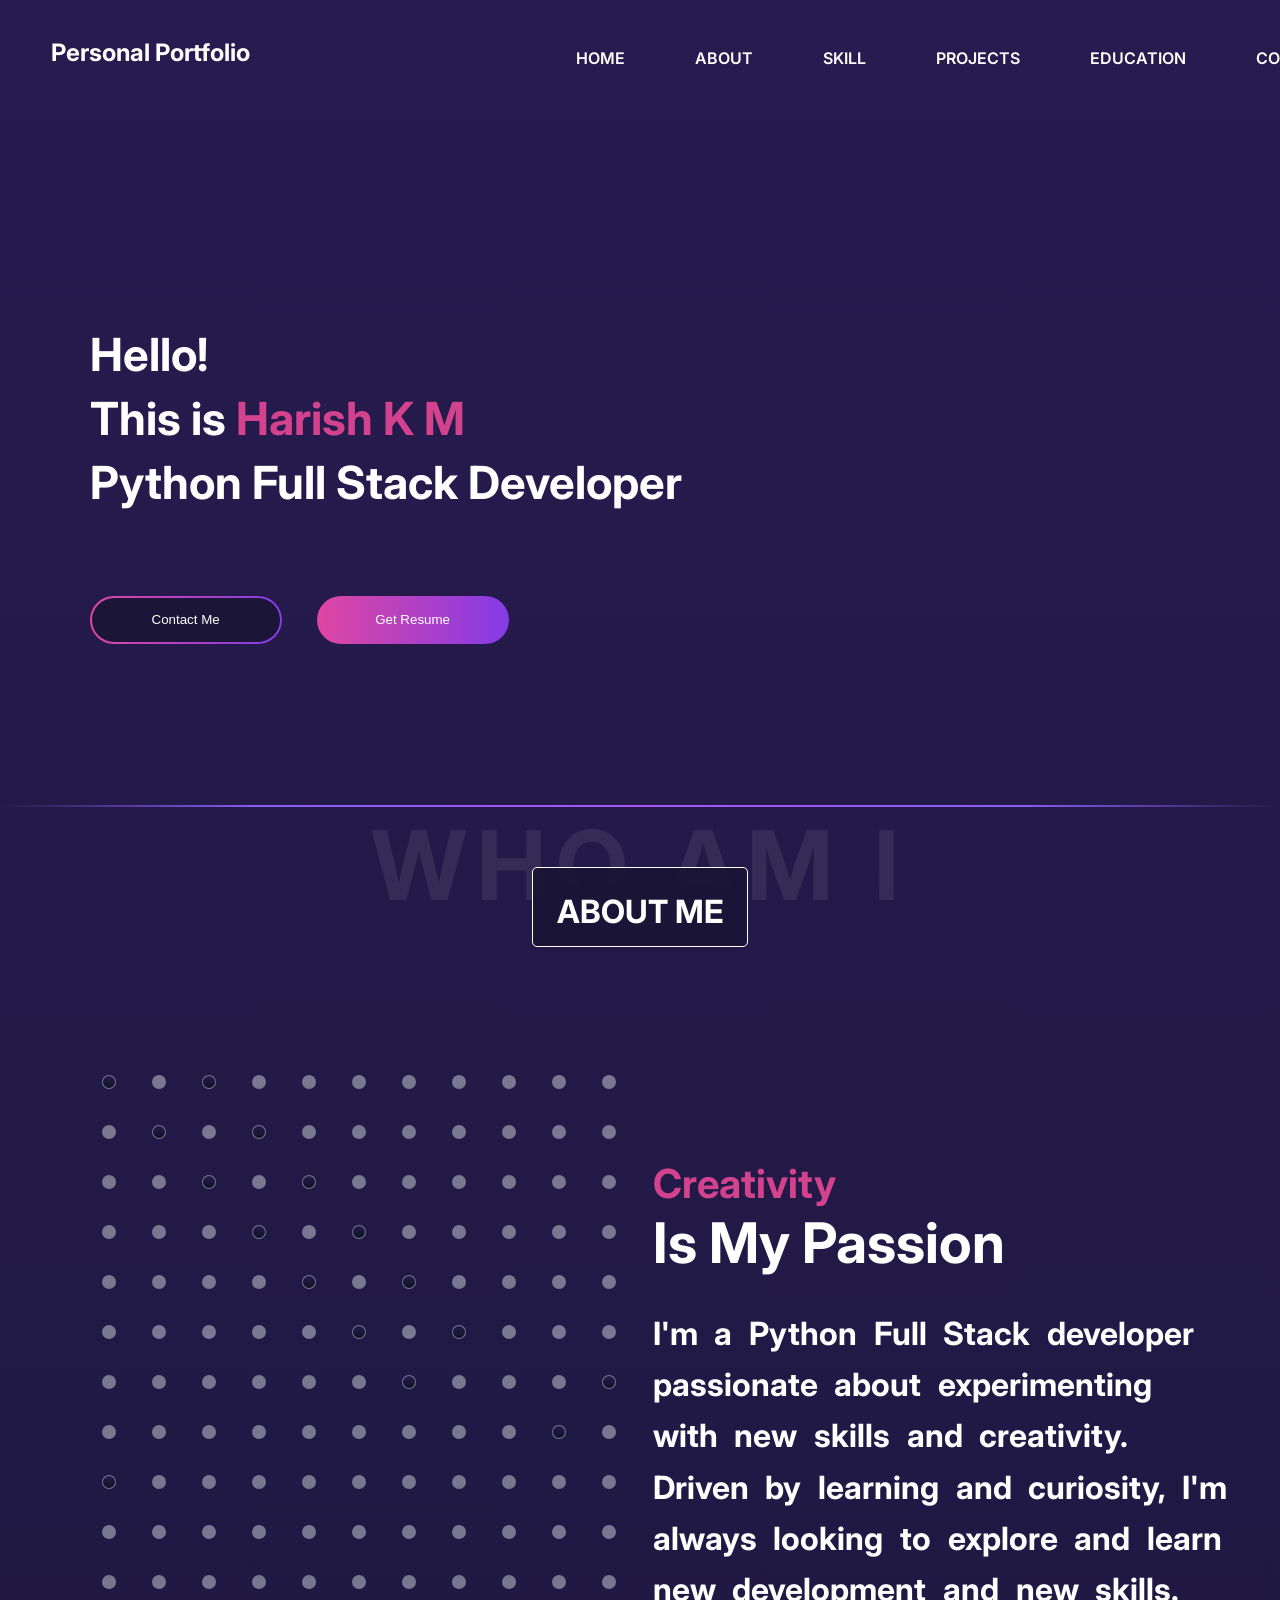
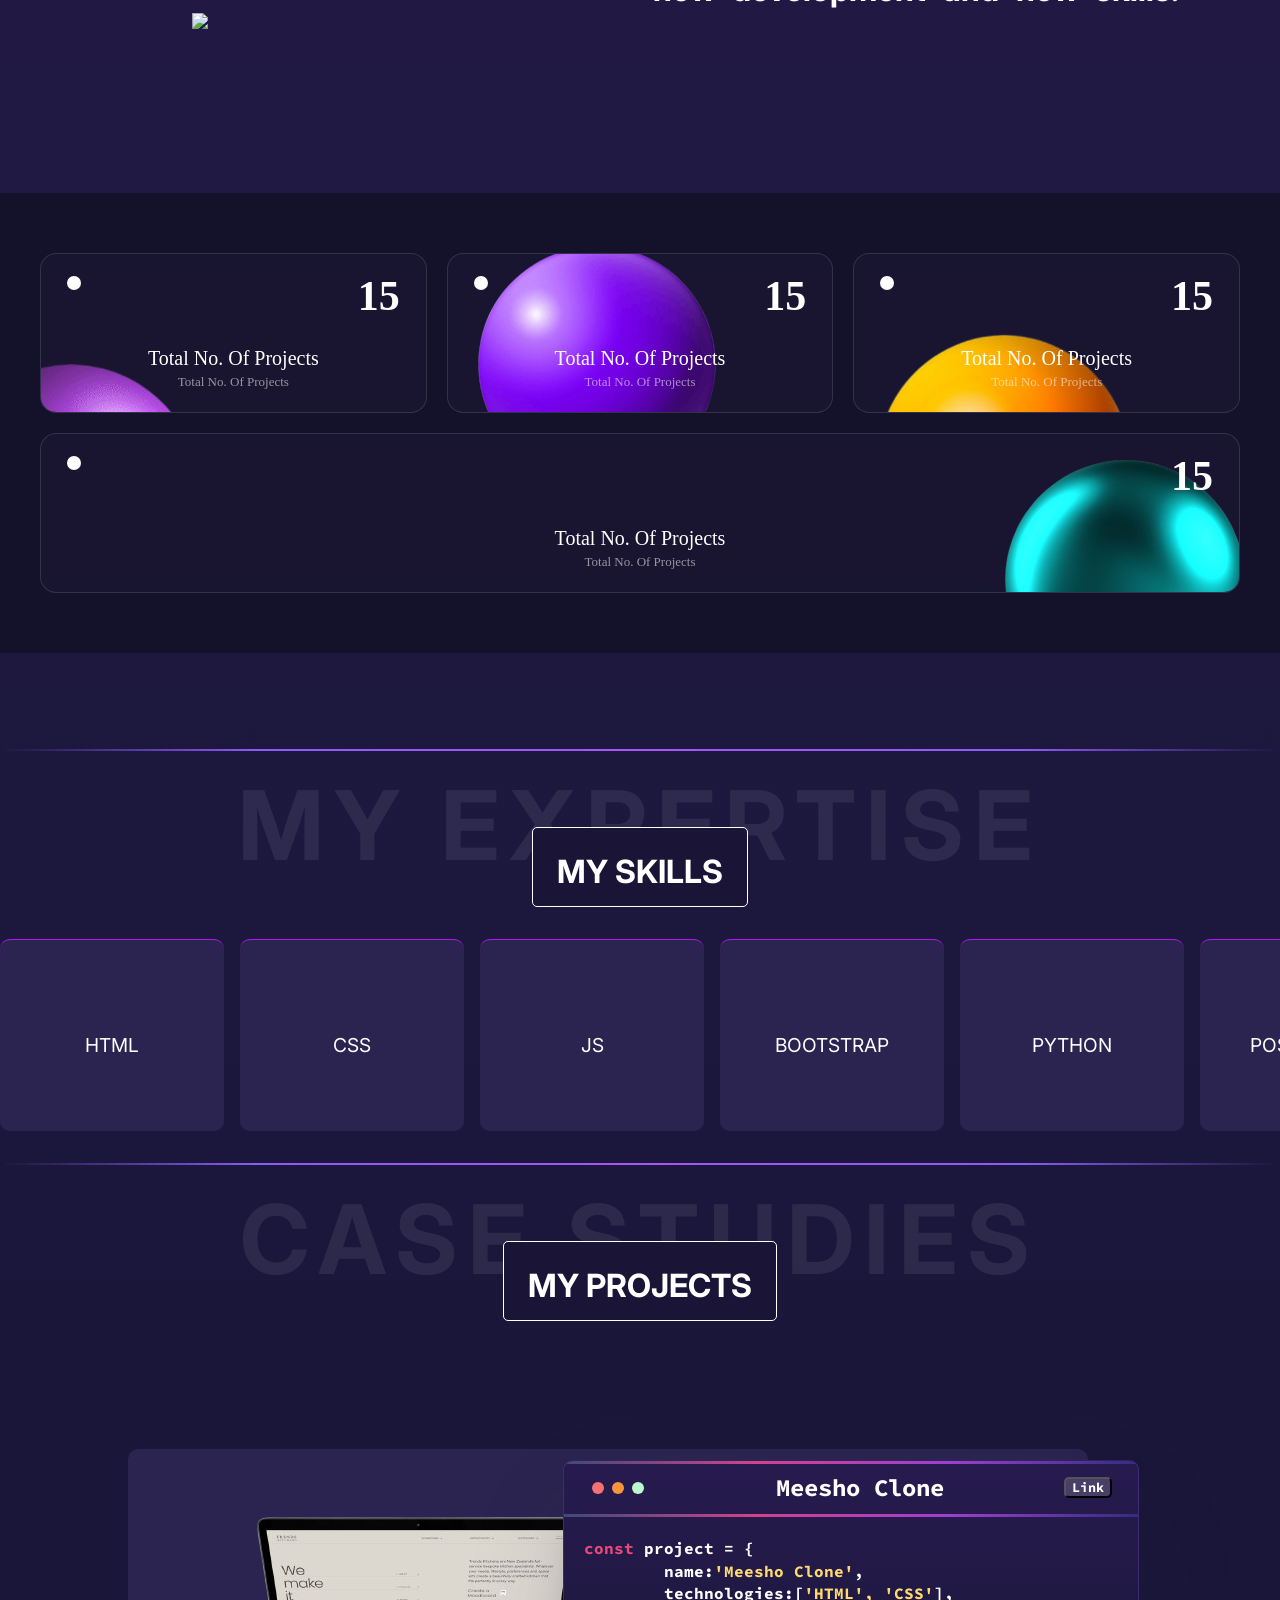
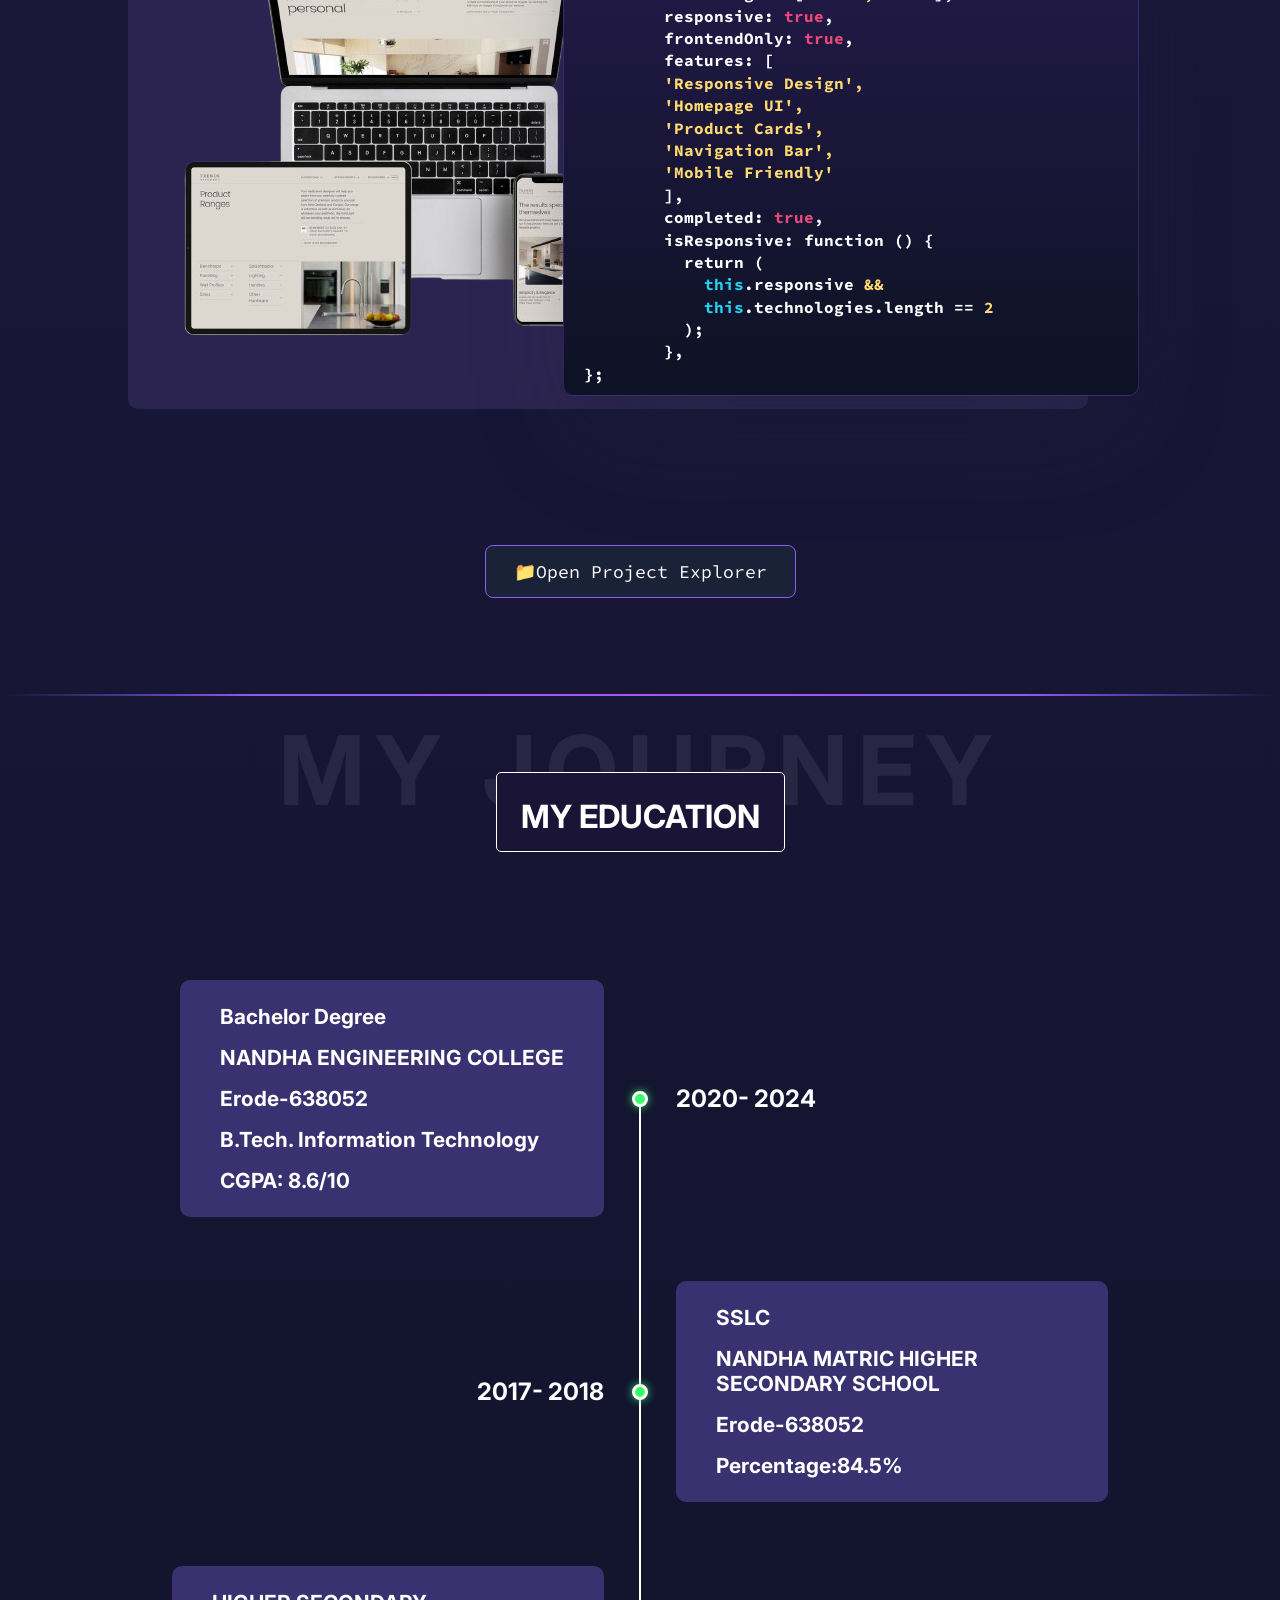
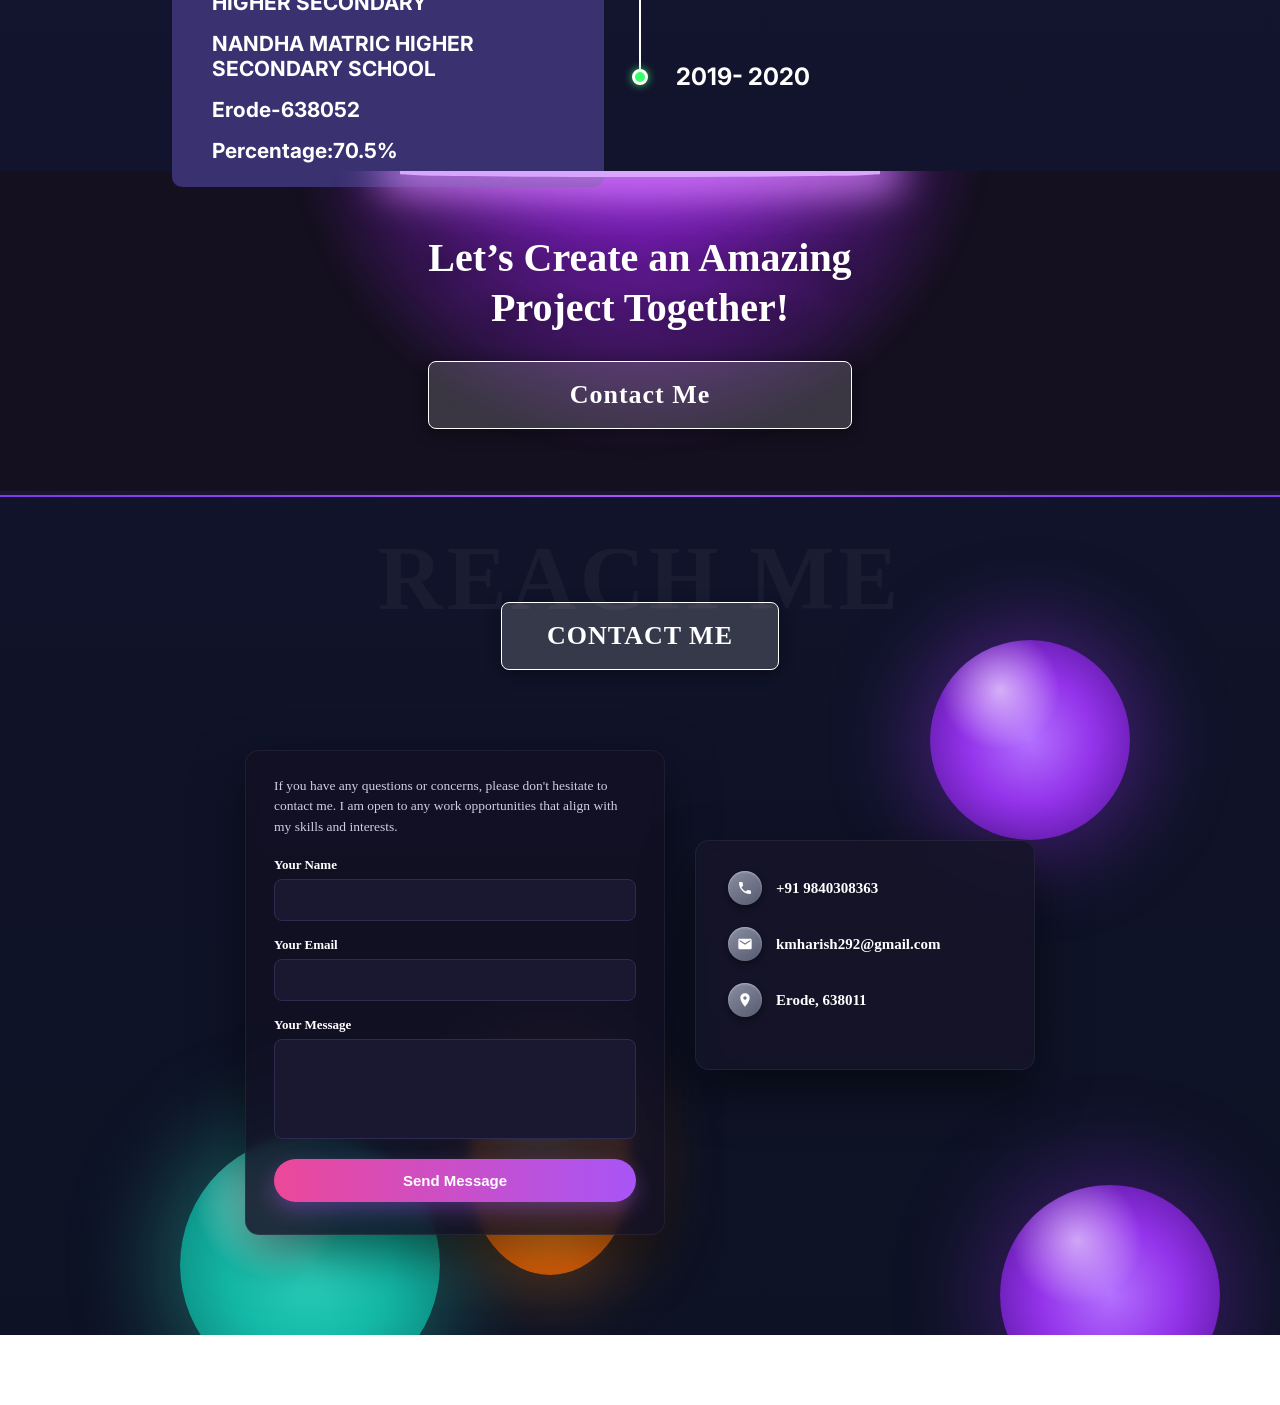
==== index.html @ b231f382 "completed" ====
<!DOCTYPE html>
<html lang="en">
<head>
    <meta charset="UTF-8">
    <meta name="viewport" content="width=device-width, initial-scale=1.0">
    <title>Portfolio</title>
    <link rel="stylesheet" href="./index.css" />
    <link rel="stylesheet" href="https://cdnjs.cloudflare.com/ajax/libs/font-awesome/7.0.1/css/all.min.css" integrity="sha512-2SwdPD6INVrV/lHTZbO2nodKhrnDdJK9/kg2XD1r9uGqPo1cUbujc+IYdlYdEErWNu69gVcYgdxlmVmzTWnetw==" crossorigin="anonymous" referrerpolicy="no-referrer" />
</head>
<body>
    <header>
        <nav>
            <div class="nav">
                <h1>Personal Portfolio</h1>
                <p><a href="#">HOME</a></p>
                <p><a href="#about">ABOUT</a></p>
                <p><a href="#skills">SKILL</a></p>
                <p><a href="#projects">PROJECTS</a></p>
                <p><a href="#education">EDUCATION</a></p>
                <p><a href="#contact">CONTACT</a></p>
            </div>
        </nav>
    </header>
    <main>
        <section>
            <div class="section1">
                <h1>Hello!</h1>
                <h1>This is <span>Harish K M</span></h1>
                <h1>Python Full Stack Developer</h1>
                <a href="https://github.com/Hari-ish"><i class="fa-brands fa-github" style="color: rgb(211, 66, 140);"></i></a>&nbsp;&nbsp;&nbsp;
                 <a href="https://www.linkedin.com/in/harish-k-m-45556835b"><i class="fa-brands fa-linkedin" style="color: rgb(211, 66, 140);"></i></a>&nbsp;&nbsp;&nbsp;
                 <a href="mailto:kmharish292@gmail.com"><i class="fa-regular fa-envelope" style="color: rgb(211, 66, 140);"></i></a>
                 <p></p>
                 <a href="mailto:kmharish292@gmail.com"><button class="second">Contact Me</button></a>&nbsp;&nbsp;&nbsp;&nbsp;
                 <button class="first">Get Resume</button>
            </div>
        </section>
<section>
<div class="section2 card">
  <div class="card_header">
    <div class="dots">
      <span class="red"></span>
      <span class="yellow"></span>
      <span class="green"></span>
    </div>
  </div>
  <div class="card_body">
    <span class="const">const</span> coder = {
        <p> </p>
           <span class="align">name:<span class="name">'Harish K M'</span>,</span>
           <p></p>
           <span class="align">skills: [<span class="name">'HTML' , 'CSS ' , 'JS ' ,<br> 'Bootstrap ' , 'Python ' , 'PostgreSQL', 'Django ' </span>],</span><br>
           <span class="align">hardworker:  <span class="const">true</span>,</span>
           <p></p>
           <span class="align">quickLearner:  <span class="const">true</span>,</span>
           <p></p>
           <span class="align">problemSolver:  <span class="const">true</span>,</span>
           <p></p>
           <span class="align">hireable: function ()  {</span>
            <p></p>
              <span class="align">return (</span>
                <p></p>
                  <span class="align"><span class="this">this</span>.hardworker <span class="name">&&</span></span><br>
                   <span class="align"><span class="this">this</span>.problemSolver <span class="name">&&</span></span><br>
                   <span class="align"><span class="this">this</span>.skills.length<span class="name">==7</span></span><br>
              );<br>
           },<br>
    };<br>
    </div>
</div>
</section>
    <div class="top-line1"></div>

    <section>

        <div class="section3">
            <h1>WHO AM I</h1>
            <h2 id="about"><a href="#">ABOUT ME</a></h2>
        </div>
    </section>
    <div class="section4">
        <div class="color"></div>
         <div></div>
         <div class="color"></div>
         <div></div>
         <div></div>
         <div></div>
         <div></div>
         <div></div>
         <div></div>
         <div></div>
         <div></div>
         <div ></div>
         <div class="color"></div>
         <div></div>
         <div class="color"></div>
         <div></div>
         <div></div>
         <div></div>
         <div></div>
         <div></div>
         <div></div>
         <div></div>
         <div></div>
         <div></div>
         <div class="color"></div>
         <div></div>
         <div class="color"></div>
         <div></div>
         <div></div>
         <div></div>
         <div></div>
         <div></div>
         <div></div>
         <div></div>
         <div></div>
         <div></div>
         <div class="color"></div>
         <div></div>
         <div class="color"></div>
         <div></div>
         <div></div>
         <div></div>
         <div></div>
         <div></div>
         <div></div>
         <div></div>
         <div></div>
         <div></div>
         <div class="color"></div>
         <div></div>
         <div class="color"></div>
         <div></div>
         <div></div>
         <div></div>
         <div></div>
         <div></div>
         <div></div>
         <div></div>
         <div></div>
         <div></div>
         <div class="color"></div>
         <div></div>
         <div class="color"></div>
         <div></div>
         <div></div>
         <div></div>
         <div></div>
         <div></div>
         <div></div>
         <div></div>
         <div></div>
         <div></div>
         <div class="color"></div>
         <div></div>
         <div ></div>
         <div></div>
         <div class="color"></div>
         <div></div>
         <div></div>
         <div></div>
         <div></div>
         <div></div>
         <div></div>
         <div></div>
         <div></div>
         <div></div>
         <div class="color"></div>
         <div></div>
         <div class="color"></div>
         <div></div>
         <div></div>
         <div></div>
         <div></div>
         <div></div>
         <div></div>
         <div></div>
         <div></div>
         <div></div>
         <div></div>
         <div></div>
         <div></div>
         <div></div>
         <div></div>
         <div></div>
         <div></div>
         <div></div>
         <div></div>
         <div></div>
         <div></div>
         <div></div>
         <div></div>
         <div></div>
         <div></div>
         <div></div>
         <div></div>
         <div></div>
         <div></div>
         <div></div>
         <div></div>
         <div></div>
         <div></div>
    </div>
</section>
<section>
    <div class="section5">
        <p class="color1">Creativity</p>
        <h1>Is My Passion</h1>
        <p>I'm a Python Full Stack developer<br>passionate about experimenting<br>with new skills and creativity.<br> Driven by learning and curiosity, I'm<br>always looking to explore and learn<br>new development and new skills.</p>
    </div>
        <img src="./character_transparent.gif" class="image"/>
</section>

<section>
<div class="section6">
 
  <div class="card1">
    <img src="./ball1.png" class="glow" alt="">
    <div class="content">
      <span class="dot"></span>
      <span>15</span>
      <p>Total No. Of Projects</p>
      <p>Total No. Of Projects</p>
    </div>
  </div>
 
  <div class="card1">
    <img src="./ball2.png" class="glow" alt="">
    <div class="content">
      <span class="dot"></span>
      <span>15</span>
      <p>Total No. Of Projects</p>
      <p>Total No. Of Projects</p>
    </div>
  </div>
 
  <div class="card1">
    <img src="./ball3.png" class="glow" alt="">
    <div class="content">
      <span class="dot"></span>
      <span>15</span>
      <p>Total No. Of Projects</p>
      <p>Total No. Of Projects</p>
    </div>
  </div>
 <div class="card1">
    <img src="./ball4.png" class="glow" alt="">
    <div class="content">
      <span class="dot"></span>
      <span>15</span>
      <p>Total No. Of Projects</p>
      <p>Total No. Of Projects</p>
    </div>
  </div>
</div>
<div class="top-line2"></div>

<section>
    <div class="section7" id="skills">
         <h1>MY EXPERTISE</h1>
        <h2 id="about"><a href="#">MY SKILLS</a></h2>
    </div>
    <div class="section8">
        <div class="card2">
         <i class="fa-brands fa-html5" style="color: rgb(179, 7, 55);"></i>
                  <p>HTML</p>
        </div>
        <div class="card2">
        <i class="fa-brands fa-css3-alt" style="color: rgb(179, 7, 55);"></i>
                 <p>CSS</p>

        </div>
        <div class="card2">
         <i class="fa-brands fa-js" style="color: rgb(179, 7, 55);"></i>
                  <p>JS</p>

        </div>
        <div class="card2">
         <i class="fa-brands fa-bootstrap" style="color: rgb(179, 7, 55);"></i>
                  <p>BOOTSTRAP</p>

        </div>
        <div class="card2">
         <i class="fa-brands fa-python" style="color: rgb(179, 7, 55);"></i>
                  <p>PYTHON</p>

        </div>
        <div class="card2">
            <i class="fa-brands fa-pandora" style="color: rgb(179, 7, 55);"></i>
                  <p>POSTGRESQL</p>

        </div>
        <div class="card2">
         <i class="fa-solid fa-d" style="color: rgb(179, 7, 55);"></i>
                  <p>DJANGO</p>

        </div>

         <div class="card2">
         <i class="fa-brands fa-html5" style="color: rgb(179, 7, 55);"></i>
                  <p>HTML</p>
        </div>
        <div class="card2">
        <i class="fa-brands fa-css3-alt" style="color: rgb(179, 7, 55);"></i>
                 <p>CSS</p>

        </div>
        <div class="card2">
         <i class="fa-brands fa-js" style="color: rgb(179, 7, 55);"></i>
                  <p>JS</p>

        </div>
        <div class="card2">
         <i class="fa-brands fa-bootstrap" style="color: rgb(179, 7, 55);"></i>
                  <p>BOOTSTRAP</p>

        </div>
        <div class="card2">
         <i class="fa-brands fa-python" style="color: rgb(179, 7, 55);"></i>
                  <p>PYTHON</p>

        </div>
        <div class="card2">
            <i class="fa-brands fa-pandora" style="color: rgb(179, 7, 55);"></i>
                  <p>POSTGRESQL</p>

        </div>
        <div class="card2">
         <i class="fa-solid fa-d" style="color: rgb(179, 7, 55);"></i>
                  <p>DJANGO</p>

        </div>
    </div>
</section>
<div class="top-line3"></div>

<!-- <div class="project-wrapper"> -->
    
   
  <section>
    <div class="section9" id="projects">
         <h1>CASE STUDIES</h1>
        <h2 id="about"> <a href="#">MY PROJECTS</a></h2> 
</div>
</section>
  <section>
    <div class="section10 align1">
        <img src="./system.png"/>
    </div>
    </section>

    <section>
    <div class="section11 card align1">
  <div class="card_header">
    <button><a href="https://hari-ish.github.io/MEESHO_CLONE/">Link</a></button>
    <h2>Meesho Clone</h2>
    <div class="dots1">
      <span class="red"></span>
      <span class="yellow"></span>
      <span class="green"></span>
    </div>
  </div>
  <div class="card_body">
   <span class="const">const</span> project = {
    <br>
    <span class="align">name:<span class="name">'Meesho Clone'</span>,</span>
    <br>
    <span class="align">technologies:[<span class="name">'HTML', 'CSS'</span>],</span>
    <br>
    <span class="align">responsive: <span class="const">true</span>,</span>
    <br>
    <span class="align">frontendOnly: <span class="const">true</span>,</span><br>
    <span class="align">features: [</span><br>
    <span class="align"><span class="name">'Responsive Design',</span></span><br>
    <span class="align"><span class="name">'Homepage UI',</span></span><br>
    <span class="align"><span class="name">'Product Cards',</span></span><br>
    <span class="align"><span class="name">'Navigation Bar',</span></span><br>
    <span class="align"><span class="name">'Mobile Friendly'</span></span><br>
    <span class="align">],</span><br>
    <span class="align">completed: <span class="const">true</span>,</span><br>
    <span class="align">isResponsive: function () {</span><br>
    <span class="align">&nbsp;&nbsp;return (</span><br>
    <span class="align">&nbsp;&nbsp;&nbsp;&nbsp;<span class="this">this</span>.responsive <span class="name">&&</span></span><br>
    <span class="align">&nbsp;&nbsp;&nbsp;&nbsp;<span class="this">this</span>.technologies.length == <span class="name">2</span></span><br>
    <span class="align">&nbsp;&nbsp;);</span><br>
    <span class="align">},</span><br>
};
    </div>
</div>
</div>
</section>

     <div class="project-btn">
          <a href="./projects.html">📁Open Project Explorer</a>
        </div>

<div class="top-line4"></div>
<section>
  <div class="section12" id="education">
         <h1>MY JOURNEY</h1>
        <h2 id="about"><a href="#">MY EDUCATION</a></h2>
    </div>
</section>

<section>
 <div class="timeline-wrapper">
    <div class="timeline-item" id="bachelor">  
      <div class="timeline-card">
            <h3>Bachelor Degree</h3>
            <h3>NANDHA ENGINEERING COLLEGE</h3>
            <h3>Erode-638052</h3>
            <h3>B.Tech. Information Technology</h3>
            <h3>CGPA: 8.6/10</h3>
        </div>
        <div class="timeline-dot"></div>
        <div class="timeline-date">2020- 2024</div>
    </div>

    <div class="timeline-item" id="sslc">
        <div class="timeline-date">2017- 2018</div>
        <div class="timeline-dot"></div>
        <div class="timeline-card">
            <h3>SSLC</h3>
            <h3>NANDHA MATRIC HIGHER SECONDARY SCHOOL</h3>
            <h3>Erode-638052</h3>
            <h3>Percentage:84.5%</h3>
        </div>
    </div>
<div class="timeline-item"  id="hsc">
        <div class="timeline-card">
            <h3>HIGHER SECONDARY</h3>
            <h3>NANDHA MATRIC HIGHER SECONDARY SCHOOL</h3>
            <h3>Erode-638052</h3>
            <h3>Percentage:70.5%</h3>
        </div>
        <div class="timeline-dot"></div>
        <div class="timeline-date">2019- 2020</div>
    </div>
</div>
</div>
</section>

<section>
  <div class="banner">
    <div class="content">
      <h1>Let&rsquo;s Create an Amazing<br>Project Together!</h1>
      <a href="#" class="contact-btn">Contact Me</a>
    </div>
  </div>
</section>


<div class="top-line"></div>
  <div class="hero" id="contact">
    <div class="bg-text">REACH ME</div>
    <div class="contact-btn-wrap">
      <div class="contact-btn">CONTACT ME</div>
    </div>
  </div>
 
  <div class="stage">
    <div class="sphere sphere-teal"></div>
    <div class="sphere sphere-orange"></div>
    <div class="sphere sphere-purple-top"></div>
    <div class="sphere sphere-purple-bottom"></div>
 
    <div class="cards-row">
      <div class="form-card">
        <p class="intro">If you have any questions or concerns, please don't hesitate to contact me. I am open to any work opportunities that align with my skills and interests.</p>
 
        <div class="field">
          <label>Your Name</label>
          <input type="text">
        </div>
 
        <div class="field">
          <label>Your Email</label>
          <input type="email">
        </div>
 
        <div class="field">
          <label>Your Message</label>
          <textarea></textarea>
        </div>
 
        <button class="send-btn">Send Message</button>
      </div>
 
      <div class="info-card">
        <div class="info-row">
          <div class="icon-circle">
            <svg viewBox="0 0 24 24"><path d="M6.6 10.8c1.4 2.8 3.8 5.1 6.6 6.6l2.2-2.2c.3-.3.7-.4 1-.2 1.1.4 2.3.6 3.6.6.6 0 1 .4 1 1V20c0 .6-.4 1-1 1C10.6 21 3 13.4 3 4c0-.6.4-1 1-1h3.5c.6 0 1 .4 1 1 0 1.3.2 2.5.6 3.6.1.4 0 .8-.2 1L6.6 10.8z"/></svg>
          </div>
          <span>+91 9840308363</span>
        </div>
 
        <div class="info-row">
          <div class="icon-circle">
          <svg xmlns="http://www.w3.org/2000/svg" viewBox="0 0 24 24" width="22" height="22" fill="currentColor">
            <path d="M20 4H4c-1.1 0-2 .9-2 2v12c0 1.1.9 2 2 2h16c1.1 0 2-.9 2-2V6c0-1.1-.9-2-2-2zm0 4-8 5-8-5V6l8 5 8-5v2z"/>
           </svg>
        </div>
          <span>kmharish292@gmail.com</span>
        </div>
 
        <div class="info-row">
          <div class="icon-circle">
            <svg viewBox="0 0 24 24"><path d="M12 2C8.1 2 5 5.1 5 9c0 5.2 7 13 7 13s7-7.8 7-13c0-3.9-3.1-7-7-7zm0 9.5c-1.4 0-2.5-1.1-2.5-2.5S10.6 6.5 12 6.5s2.5 1.1 2.5 2.5S13.4 11.5 12 11.5z"/></svg>
          </div>
          <span>Erode, 638011</span>
        </div>
      </div>
    </div>
  </div>
</main>
</body>
</html>
---- index.css ----
@import url('https://fonts.googleapis.com/css2?family=Inter:ital,opsz,wght@0,14..32,100..900;1,14..32,100..900&display=swap');
@import url('https://fonts.googleapis.com/css2?family=Source+Code+Pro:ital,wght@0,200..900;1,200..900&display=swap');
*{
    margin:0;
    padding:0;
    box-sizing: border-box;
}
html{
    scroll-behavior: smooth;
    scroll-padding-top: 90px;
}

img{
    max-width: 100%;
    height: auto;
}
html,body{
  overflow-x:hidden;
  background-image:linear-gradient(to bottom,#271B4F,#0D1224);
    background-repeat:no-repeat;
}
body{
      overflow-y:hidden;

}

.nav h1{
    margin:3% 0 0 4%;
}
.nav a{
    color:white;
        text-decoration: none;
}
.nav p{
    position:relative;
    left:20%;
    top:3rem;
}
.nav{
    color:white;
    font-family: "Inter", sans-serif;
  font-optical-sizing: auto;
  font-weight:600;
  font-style: normal;
  display: flex;
  flex-direction: row;
  flex-wrap: wrap;
  gap:70px;
}
/* navigation bar completed */
.section1 i
{
    font-size:36px;
}
.section1{
    color:white;
    margin:20% 0 0 7%;
    line-height:4rem;
    font-family: "Inter", sans-serif;
  font-optical-sizing: auto;
  font-weight:600;
  font-style: normal;
  font-size:1.9rem;
  opacity: 0;
    animation-duration: 1s;
    animation-fill-mode: forwards;
    animation-timing-function: ease;
    animation-name:left;
}
.section1 span{
    color:#D3428C;
}
.section1 button{
    width:12rem;
    height:3rem;
    border-radius:2rem;
    color:white;
    background-image:linear-gradient(to bottom,#271B4F,#0D1224);
}
.section1 .second{
    border: 2px solid transparent;
    border-radius: 50px;
    background-image:
        linear-gradient(#1b1638, #1b1638),      
        linear-gradient(to right, #DF46A2, #843BE6);
    background-origin: border-box;
    background-clip: padding-box, border-box;
}
.section1 .first {
    background-image: linear-gradient(to right,#DF46A2,#843BE6);
    border:none;
}

/* scetion1 completed */
.section2{
    background-image:linear-gradient(to bottom,#271B4F,#0D1224);
    width:40rem;
    height:34rem;
    border-radius:10px;
    box-shadow: rgba(50, 50, 93, 0.25) 0px 50px 100px -20px, rgba(0, 0, 0, 0.3) 0px 30px 60px -30px;
    margin:-30rem 4rem auto auto;
    opacity: 0;
    animation-duration: 1s;
    animation-fill-mode: forwards;
    animation-timing-function: ease;
    animation-name:right;
}
.card {
  position: relative;
  background: #14102b;
  border-radius: 16px;
  width: 500px;
  overflow: hidden;
  border: 1px solid rgba(139, 92, 246, 0.25);
  box-shadow: 0 0 40px rgba(139, 92, 246, 0.15);
}
.card::before {
  content: "";
  position: absolute;
  top: 0;
  left: 0;
  width: 100%;
  height: 3px;
  background: linear-gradient(to right,#3E4A78,#D3428C,#A03ED1,#312E81);
}
.card_header {
  height: 56px; 
  display: flex;
  align-items: center;
  padding: 0 20px;
  border-bottom:3px solid;
  border-image: linear-gradient(to right,#3E4A78,#D3428C,#A03ED1,#312E81) 1;
}

.card_body {
  padding: 20px;
  color:white;
  font-family: "Source Code Pro", monospace;
  font-optical-sizing: auto;
  font-weight:700;
  font-style: normal;
  line-height:1.8rem;
}
.card_body  .name{
    color:#FEDA70;
}
.card_body  .this{
    color:#22D3EE;
}
.card_body  .const{
    color:#EC487B;
}
.card_body .align{
    margin:0 0 0 15%;
}
.dots { 
    display: flex;
    gap: 8px;
}
.red {
     width: 12px;
    height: 12px;
    border-radius: 50%;
    background:#F87171;
}
.yellow {
     width: 12px;
    height: 12px;
    border-radius: 50%;
    background:#FB923C;
}
.green{
     width: 12px;
    height: 12px;
    border-radius: 50%;
    background:#BBF7D0;
}

@keyframes left {
    from {
        opacity: 0;
        transform: translateX(-100px);
    }
    to {
        opacity: 1;
        transform: translateX(0);
    }
}

@keyframes right {
    from {
        opacity: 0;
        transform: translateX(100px);
    }
    to {
        opacity: 1;
        transform: translateX(0);
    }
}
/* section2 completed */
.section3{
    margin:-2rem 0 0 0 !important;
    font-family: "Inter", sans-serif;
  font-optical-sizing: auto;
  font-weight:700;
  font-style: normal;
}
.section3 h1{
    color:white;
  font-size:6.5rem;
  letter-spacing:10px;
  margin:-25rem 0 0 30%;
  opacity:0.1;
}
.section3 h2{
    color:white;
    font-size:2rem;
    background-color:rgba(211, 211, 211,0.2);
    width:14rem;
    height:5rem;
    padding:1.5rem;
    border-radius:5px;
    z-index:1;
    margin:-3.5rem 0 0 40%;
    border:1px solid white;
}
h2 a{
    text-decoration: none;
    color:white;
}
/* section3 completed */
.section4 div{
    background-color:#D2D6DB80;
      width: 14px;
    height: 14px;
    border-radius: 60%;
}
.section4 .color{
    width: 14px;
    height: 14px;
    border-radius:60%;
    border:1px solid #D2D6DB80;
    background-image:linear-gradient(to bottom,#271B4F,#0D1224);
}
.section4{
     display: grid;
    grid-template-columns: repeat(11,50px);
    grid-template-rows: repeat(11,50px);
    margin:5% 0 0 8%;
}
/* section4 completed */
.section5{
    font-family: "Inter", sans-serif;
  font-optical-sizing: auto;
  font-weight:700;
  font-style: normal;
  color:white;
  margin:-39% 0 0 51%;
}
.section5 .color1{
    color:#D3428C;
    font-size:2.5rem;
}
.section5 h1{
    font-size:3.5rem;
}
.section5 p{
    font-size:2rem;
    margin:5% 0 0 0;
    line-height:3.2rem;
    word-spacing:0.6rem;
}
/* section5 completed */
.image{
    height:30rem;
    z-index:1;
    margin:-30rem 0 0 15%;
}
/* image completed */
 .section6 {
    position: relative;
    background: #14112b;
    padding: 60px 40px;
    display: flex;
    gap: 20px;
    flex-wrap: wrap;
    overflow: hidden;
    margin:10rem 0 0 0;
  }
 
  .card1 {
    position: relative;
    flex: 1 1 300px;
    min-width: 280px;
    height: 160px;
    border-radius: 16px;
    overflow: hidden;
    background: rgba(30, 27, 55, 0.55);
    border: 1px solid rgba(255, 255, 255, 0.12);
    backdrop-filter: blur(8px);
    z-index: 1;
  }
 
  .glow {
    position: absolute;
    width: 260px;
    height: 260px;
    object-fit: contain;
    pointer-events: none;
    z-index: 0;
    animation: driftRL 6s alternate infinite;
  }
 
  .card1:nth-child(1) .glow {
    top: 110px;
    left: -100px;
    z-index: -1;
  }
 
  .card1:nth-child(2) .glow {
    top: -20px;
    left: 20px;
  }
 .card1:nth-child(3) .glow {
    top:80px;
    left: 20px;
  }
.card1:nth-child(4) .glow {
    top:1rem;
    right:-1rem;
  }
  @keyframes driftRL {
    0%   { 
        transform: translateX(60px); 
    }
    50%  {
         transform: translateX(-60px);
         }
    100% { 
        transform: translateX(60px);
     }
  }
 
  .content {
    position: relative;
    z-index: 2;
    padding: 22px 26px;
    height: 100%;
    display: flex;
    flex-direction: column;
  }
 
  .content .dot {
    width: 14px;
    height: 14px;
    background: #fff;
    border-radius: 50%;
    display: block;
    margin-bottom: 10px;
  }
 
  .content > span:nth-of-type(2) {
    position: absolute;
    top: 18px;
    right: 26px;
    font-size: 42px;
    font-weight: 700;
    color: #fff;
  }
 
  .content p:nth-of-type(1) {
    margin-top: auto;
    margin-bottom: 4px;
    color: #fff;
    font-size: 20px;
    font-weight: 500;
  }
 
  .content p:nth-of-type(2) {
    margin:0 0 0 0rem;
    color: rgba(255, 255, 255, 0.55);
    font-size: 13px;
  }
  /* section6 completed */
  .section7{
    margin:-1rem 0 0 0 !important;
    font-family: "Inter", sans-serif;
  font-optical-sizing: auto;
  font-weight:700;
  font-style: normal;
}
.section7 h1{
    color:white;
  font-size:6.5rem;
  letter-spacing:10px;
  margin:-25rem 0 0 20%;
  opacity:0.1;
}
.section7 h2{
    color:white;
    font-size:2rem;
    background-color:rgba(211, 211, 211,0.2);
    width:15rem;
    height:5rem;
    padding:1.5rem;
    border-radius:5px;
    z-index:1;
    margin:-3.5rem 0 0 40%;
    border:1px solid white;
}
h2 a{
    text-decoration: none;
    color:white;
}
/* section7 completed */
.section8{
    margin:-2rem auto;
    display: flex;
    flex-direction: row;
    gap:1rem;
  justify-content: flex-start; 
      align-items: center;
      width: max-content;
    overflow-x: auto;
    scrollbar-width:none;
  animation:right1 30s linear 1s infinite;

}
@keyframes right1{
  from { 
    transform: translateX(50%);
  }
  to{ 
    transform: translateX(-100%);
  }
}

 .card2{
    background-color: #2B2450;
    width:14rem;
    height:12rem;
      border-top: 1px solid #AD16F9;
      font-family: "Inter", sans-serif;
  font-optical-sizing: auto;
  font-weight:400;
  font-style: normal;
  color:white;
  border-radius:10px;
  flex-shrink: 0;
}
.card2 p{
    font-size:1.2rem;
    margin:1rem 0 0 0;
    text-align: center;
}
.card2 i{
    font-size:4rem;
    margin:3.5rem 0 0 4rem;
}
/* section8 completed */
.section9{
     font-family: "Inter", sans-serif;
  font-optical-sizing: auto;
  font-weight:700;
  font-style: normal;
    margin:28rem 0 0 0;
}
.section9 h1{
    color:white;
  font-size:6.5rem;
  letter-spacing:10px;
  margin:-18rem 0 0 20%;
  opacity:0.1;
}
.section9 h2{
    color:white;
    font-size:2rem;
    background-color:rgba(211, 211, 211,0.2);
    width:18rem;
    height:5rem;
    padding:1.5rem;
    border-radius:5px;
    z-index:1;
    margin:-3.5rem 0 0 40%;
    border:1px solid white;
}
h2 a{
    text-decoration: none;
    color:white;
}
/* section9 completed */
.section10{
    margin:10% 0 0 10%;
}
.section10 img{
    margin:3% 0 0 1%;
}
/* ssection10 completed */
.align1{
    background-color:#2B2450;
    width:75%;
    height:35rem;
    border-radius:10px;
}
.section11{
    background-image:linear-gradient(to bottom,#271B4F,#0D1224);
    width:36rem;
    height:33.5rem;
    border-radius:10px;
    box-shadow: rgba(50, 50, 93, 0.25) 0px 50px 100px -20px, rgba(0, 0, 0, 0.3) 0px 30px 60px -30px;
    position:relative;
    left:44%;
    top:-34.3rem;
    opacity: 0;
    animation-duration: 1s;
    animation-fill-mode: forwards;
    animation-timing-function: ease;
    animation-name:right;
}
.card_header button{
    background-color:rgba(211, 211, 211,0.2);
    color:white;
    width:3rem;
    text-align: center;
    position: relative;
    left:30rem;
    border-radius: 5px;
}
.section11 .card_body {
  padding: 20px;
  color:white;
  font-family: "Source Code Pro", monospace;
  font-optical-sizing: auto;
  font-weight:700;
  font-style: normal;
  line-height:1.4rem;
}

.card_header a{
    color:white;
    text-decoration: none;
    font-family: "Source Code Pro", monospace;
  font-optical-sizing: auto;
  font-weight:700;
}
.card_header h2{
    color:white;
    font-family: "Source Code Pro", monospace;
  font-optical-sizing: auto;
  font-weight:700;
  position:relative;
  left:9rem;
}
.dots1{ 
    display: flex;
    gap: 8px;
    margin:0 0 0 -13rem;
}
.dots2{ 
    display: flex;
    gap: 8px;
    margin:0 0 0 -17rem;
}
.card_header .s{
    position:relative;
    left:5.5rem;
}
.section11 {
  transition: transform 0.3s ease, box-shadow 0.3s ease;
}
.section11:hover {
  transform: translateY(-8px) scale(1.02);
  box-shadow: rgba(139, 92, 246, 0.4) 0px 20px 40px -10px;
}
.card_header button {
  transition: background-color 0.2s ease;
}
.card_header button:hover {
  background-color: rgba(139, 92, 246, 0.5);
}
/* section11 complteted */
.timeline-wrapper{
    position:relative;
    max-width:1000px;
    margin:-5rem auto;
    padding:0 2rem;
    font-family: "Inter", sans-serif;
  font-optical-sizing: auto;
  font-weight:700;
  font-style: normal;
}

.timeline-item{
    display:grid;
    grid-template-columns: 1fr 40px 1fr;
    align-items:center;
    column-gap:1rem;
    position:relative;
    margin-bottom:4rem;
    transition:.3s;
}
.timeline-item:hover::before{
    background:#39ff6a;
    box-shadow:0 0 12px #39ff6a;
}
.timeline-item:hover .timeline-card{
    background:#4b3d8d;
    transform:translateY(-5px);
    transition:.3s;
    box-shadow:0 0 20px rgba(57,255,106,.3);
}
.timeline-item:hover .timeline-date{
    color:#39ff6a;
    transition:.3s;
} 
.timeline-item::before{
    content:"";
    position:absolute;
    top:-4rem;
    bottom:-4rem;
    left:50%;
    width:2px;
    background-color:#ffffff;
    transform:translateX(-50%);
    z-index:0;
}

.timeline-wrapper .timeline-item:first-child::before{
    top:50%;
}

.timeline-wrapper .timeline-item:last-child::before{
    bottom:50%;
}

.timeline-dot{
    grid-column:2;
    justify-self:center;
    width:16px;
    height:16px;
    background-color:#39ff6a;
    border:3px solid #ffffff;
    border-radius:50%;
    box-shadow:0 0 8px rgba(57,255,106,0.8);
    z-index:1;
}

.timeline-date{
    color:#ffffff;
    font-size:1.5rem;
    font-weight:700;
    font-family:"Inter", sans-serif;
    white-space:nowrap;
    z-index:1;
}

.timeline-item .timeline-date:first-child{
    text-align:right;
    grid-column:1;
}
.timeline-item .timeline-date:last-child{
    text-align:left;
    grid-column:3;
}

.timeline-card{
    background-color:#3a3170;
    border-radius:10px;
    padding:1.5rem 2.5rem;
    z-index:1;
}

.timeline-item .timeline-card:first-child{
    grid-column:1;
    justify-self:end;
}
.timeline-item .timeline-card:last-child{
    grid-column:3;
    justify-self:start;
}

.timeline-card h3{
    color:#ffffff;
    font-family:"Inter", sans-serif;
    font-size:1.3rem;
    font-weight:700;
    margin:0 0 1rem 0;
}

.timeline-card h3:last-child{
    margin-bottom:0;
}
.section12{
    position:relative;
    top:-9rem;
     font-family: "Inter", sans-serif;
  font-optical-sizing: auto;
  font-weight:700;
  font-style: normal;
}
.section12 h1{
    color:white;
  font-size:6.5rem;
  letter-spacing:10px;
  margin:-18rem 0 0 20%;
  opacity:0.1;
}
.section12 h2{
    color:white;
    font-size:2rem;
    background-color:rgba(211, 211, 211,0.2);
    width:20rem;
    height:5rem;
    padding:1.5rem;
    border-radius:5px;
    z-index:1;
    margin:-3.5rem 0 0 40%;
    border:1px solid white;
}
h2 a{
    text-decoration: none;
    color:white;
}


/* section12 completed */
.banner {
    position: relative;
    width: 100%;
    min-height: 320px;
    background: #14101f;
    display: flex;
    align-items: center;
    justify-content: center;
    overflow: hidden;
    padding: 40px 20px;
    border-bottom: 4px solid #1a1530;
  }
 
  .banner::before {
    content: "";
    position: absolute;
    top: -60px;
    left: 50%;
    transform: translateX(-50%);
    width: 90%;
    max-width: 700px;
    height: 340px;
    background: radial-gradient(ellipse at top, rgba(168, 34, 255, 0.9) 0%, rgba(168, 34, 255, 0.55) 30%, rgba(20, 16, 31, 0) 70%);
    filter: blur(10px);
    z-index: 0;
  }
 
  .banner::after {
    content: "";
    position: absolute;
    top: 0;
    left: 50%;
    transform: translateX(-50%);
    width: 55%;
    max-width: 480px;
    height: 6px;
    background: #d9a6ff;
    border-radius: 0 0 50% 50%;
    box-shadow: 0 0 40px 20px rgba(216, 130, 255, 0.9);
    z-index: 1;
  }
 
  .content {
    position: relative;
    z-index: 2;
    text-align: center;
  }
 
  .content h1 {
    color: #ffffff;
    font-size: clamp(24px, 4vw, 40px);
    font-weight: 800;
    line-height: 1.25;
    text-shadow: 0 2px 20px rgba(0,0,0,0.35);
    margin-bottom: 28px;
  }
 
  .contact-btn {
    display: inline-block;
    background: #14101f;
    color: #ffffff;
    font-size: 16px;
    font-weight: 600;
    padding: 14px 34px;
    border-radius: 50px;
    text-decoration: none;
    border: 1px solid rgba(255,255,255,0.15);
    box-shadow: 0 4px 15px rgba(0,0,0,0.4);
    transition: transform 0.2s ease, box-shadow 0.2s ease;
  }
 
  .contact-btn:hover {
    transform: translateY(-2px);
    box-shadow: 0 6px 20px rgba(0,0,0,0.5);
  }
  /* banner section completed */


   .top-line {
    height: 2px;
    width: 100%;
    background: linear-gradient(90deg, #7c3aed, #a855f7, #7c3aed);
  
  }
 .top-line1 {
    height: 2px;
    width: 100%;
    background: linear-gradient(90deg, #7c3aed, #a855f7, #7c3aed);
    margin-top: -22rem !important;
    position:relative;
    top:-20rem;
  }
  .top-line2{
    height: 2px;
    width: 100%;
    background: linear-gradient(90deg, #7c3aed, #a855f7, #7c3aed);
    position:relative;
    top:13rem;
  }
 .top-line3{
    height: 2px;
    width: 100%;
    background: linear-gradient(90deg, #7c3aed, #a855f7, #7c3aed);
    position:relative;
    top:11rem;
  }
 .top-line4{
    height: 2px;
    width: 100%;
    background: linear-gradient(90deg, #7c3aed, #a855f7, #7c3aed);
    position:relative;
    top:-21.5rem;
  }
 
  .hero {
    position: relative;
    text-align: center;
    padding: 30px 20px 60px;
  }
 
  .bg-text {
    font-size: clamp(40px, 9vw, 90px);
    font-weight: 900;
    color: rgba(255,255,255,0.045);
    letter-spacing: 4px;
    white-space: nowrap;
    user-select: none;

  }
 
  .contact-btn-wrap {
    position: relative;
    margin-top: -55px;
    display: inline-block;
  }
 
  .contact-btn {
    background-color:rgba(211, 211, 211,0.2);
    color: #fff;
    font-size: 26px;
    font-weight: 800;
    letter-spacing: 1px;
    padding: 18px 45px;
    border-radius: 8px;
    border: 1px solid white;
    display: inline-block;
  }
 
  .stage {
    position: relative;
    max-width: 1100px;
    margin: 0 auto;
    padding: 20px 20px 100px;
  }
 
  .sphere {
    position: absolute;
    border-radius: 50%;
    z-index: 1;
    pointer-events: none;
  }
 
  .sphere-teal {
    width: 260px;
    height: 260px;
    left: 90px;
    bottom: -60px;
    background:
      radial-gradient(circle at 35% 25%, rgba(255,255,255,0.55), rgba(255,255,255,0) 30%),
      radial-gradient(circle at 50% 50%, #2dd4bf 0%, #14b8a6 45%, #0d9488 75%, #0a6d63 100%);
    box-shadow: 0 0 90px 20px rgba(45, 212, 191, 0.35);
    filter: blur(0.3px);
  }
 
  .sphere-orange {
    width: 160px;
    height: 220px;
    border-radius: 50% / 45%;
    left: 380px;
    bottom: 60px;
    background:
      radial-gradient(circle at 40% 25%, rgba(255,255,255,0.65), rgba(255,255,255,0) 30%),
      radial-gradient(circle at 50% 50%, #ffb347 0%, #ff8c1a 45%, #e2650a 75%, #b34a04 100%);
    box-shadow: 0 0 70px 15px rgba(255, 140, 26, 0.35);
  }
 
  .sphere-purple-top {
    width: 200px;
    height: 200px;
    right: 60px;
    top: -90px;
    background:
      radial-gradient(circle at 35% 25%, rgba(255,255,255,0.6), rgba(255,255,255,0) 30%),
      radial-gradient(circle at 50% 50%, #b370ff 0%, #9333ea 45%, #6d1fb8 75%, #4b1587 100%);
    box-shadow: 0 0 80px 20px rgba(147, 51, 234, 0.35);
  }
 
  .sphere-purple-bottom {
    width: 220px;
    height: 220px;
    right: -30px;
    bottom: -70px;
    background:
      radial-gradient(circle at 35% 25%, rgba(255,255,255,0.55), rgba(255,255,255,0) 30%),
      radial-gradient(circle at 50% 50%, #b370ff 0%, #9333ea 45%, #6d1fb8 75%, #4b1587 100%);
    box-shadow: 0 0 90px 20px rgba(147, 51, 234, 0.3);
  }
 
  .cards-row {
    position: relative;
    z-index: 2;
    display: flex;
    flex-wrap: wrap;
    gap: 30px;
    align-items: flex-start;
    justify-content: center;
  }
 
  .form-card {
    background: rgba(18, 17, 36, 0.85);
    backdrop-filter: blur(6px);
    border: 1px solid rgba(255,255,255,0.06);
    border-radius: 14px;
    padding: 25px 28px 32px;
    width: 420px;
    max-width: 100%;
    box-shadow: 0 20px 50px rgba(0,0,0,0.5);
  }
 
  .form-card p.intro {
    color: #cfcfe0;
    font-size: 13.5px;
    line-height: 1.5;
    margin-bottom: 20px;
  }
 
  .form-card label {
    display: block;
    color: #ffffff;
    font-size: 13px;
    font-weight: 600;
    margin-bottom: 6px;
  }
 
  .field {
    margin-bottom: 16px;
  }
 
  .field input,
  .field textarea {
    width: 100%;
    background: #1a1830;
    border: 1px solid #2e2b52;
    border-radius: 8px;
    padding: 12px 14px;
    color: #fff;
    font-size: 14px;
    outline: none;
    font-family: inherit;
  }
 
  .field textarea {
    resize: none;
    height: 100px;
  }
 
  .field input:focus,
  .field textarea:focus {
    border-color: #9333ea;
  }
 
  .send-btn {
    display: block;
    width: 100%;
    margin-top: 6px;
    background: linear-gradient(90deg, #ec4899, #a855f7);
    color: #fff;
    font-size: 15px;
    font-weight: 700;
    border: none;
    padding: 13px;
    border-radius: 30px;
    cursor: pointer;
    box-shadow: 0 8px 20px rgba(168, 85, 247, 0.35);
  }
 
  .send-btn:hover {
    filter: brightness(1.08);
  }
 
  /* Right card - info */
  .info-card {
    position: relative;
    z-index: 3;
    background: rgba(22, 20, 40, 0.85);
    backdrop-filter: blur(6px);
    border: 1px solid rgba(255,255,255,0.06);
    border-radius: 14px;
    padding: 30px 32px;
    width: 340px;
    max-width: 100%;
    margin-top: 90px;
    box-shadow: 0 20px 50px rgba(0,0,0,0.5);
  }
 
  .info-row {
    display: flex;
    align-items: center;
    gap: 14px;
    margin-bottom: 22px;
  }
 
  .icon-circle {
    flex-shrink: 0;
    width: 34px;
    height: 34px;
    border-radius: 50%;
    background: linear-gradient(145deg, #8a8fa3, #565a70);
    display: flex;
    align-items: center;
    justify-content: center;
    box-shadow: inset 0 1px 2px rgba(255,255,255,0.4), 0 3px 6px rgba(0,0,0,0.4);
  }
 
  .icon-circle svg {
    width: 16px;
    height: 16px;
    fill: #fff;
  }
 
  .info-row span {
    color: #fff;
    font-size: 15px;
    font-weight: 700;
  }

.project-btn{
    margin:-25rem auto auto auto;
    display:flex;
    justify-content:center;
}

.project-btn a{
    text-decoration:none;
    color:#fff;
    background:#1A2238;
    border:1px solid #8B5CF6;
    padding:14px 28px;
    border-radius:8px;
    font-family:"Source Code Pro", monospace;
    font-size:18px;
    transition:.3s;
}

.project-btn a:hover{
    background:#8B5CF6;
    transform:translateY(-3px);
    box-shadow:0 10px 20px rgba(139,92,246,.4);
}
  .project-explorer{

    display:flex;

    justify-content:center;

    margin:5rem 0 0 0 ;

}

.explorer{

    width:420px;

    background:#111827;

    border:1px solid #2D3748;

    border-radius:10px;

    overflow:hidden;

    box-shadow:0 15px 35px rgba(0,0,0,.35);

}

.explorer-title{

    background:#1F2937;

    color:#fff;

    padding:15px;

    font-family:"Source Code Pro", monospace;

    font-weight:bold;

    border-bottom:1px solid #2D3748;

}

.folder{

    padding:20px;

}

.folder h3{

    color:#8B5CF6;

    margin-bottom:18px;

    font-family:"Source Code Pro", monospace;

}

.folder a{

    display:block;

    color:#d1d5db;

    text-decoration:none;

    margin:12px 0;

    padding:10px 12px;

    border-radius:6px;

    font-family:"Source Code Pro", monospace;

    transition:.25s;

}

.folder a:hover{

    background:#27272A;

    color:#ffffff;

    padding-left:20px;

}
.folder a:hover::after{

    content:"  ➜";
}

@media (max-width: 1200px) {
    .nav {
        gap: 50px;
    }
    
    .nav p {
        left: 15%;
    }
    
    .section2 {
        width: 38rem;
        height: 32rem;
        left: 58%;
        top: -28rem;
    }
    
    .card {
        width: 480px;
    }
    
    .section11 {
        width: 33rem;
        height: 31rem;
        left: 42%;
        top: -32rem;
    }
        .image {
        height: 27rem;
        margin: -28rem 0 0 12%;
    }
    
    .section5 {
        margin: -37% 0 0 50%;
    }
    
    .section5 h1 {
        font-size: 3.2rem;
    }
    
    .section5 p {
        font-size: 1.8rem;
        line-height: 3rem;
    }
        .section3 h1, .section7 h1, .section9 h1, .section12 h1 {
        font-size: 5.8rem;
        margin: -22rem 0 0 0;
        text-align: center;
        letter-spacing: 8px;
        width: 100%;
    }
    
    .section3 h2, .section7 h2, .section9 h2, .section12 h2 {
        margin: -3.2rem auto 0 auto;
        position: relative;
        left: 0;
        right: 0;
    }
}
@media (max-width: 1024px) {
    .nav {
        gap: 35px;
        padding: 0 30px;
        justify-content: center;
        flex-wrap: wrap;
    }
    
    .nav h1 {
        font-size: 1.7rem;
        margin: 15px 0 0 0;
        width: 100%;
        text-align: center;
    }
    
    .nav p {
        position: static;
        left: 0;
        top: 0;
        font-size: 0.95rem;
    }
    
    .section1 {
        margin: 13% 0 8%;
        font-size: 1.35rem;
        line-height: 3.5rem;
    }
    
    .section1 i {
        font-size: 32px;
    }
    
    .section2 {
        width: 34rem;
        height: 30rem;
        left: 56%;
        top: -26rem;
        position: relative;
    }
    
    .card {
        width: 430px;
    }
    
    .card_body {
        font-size: 0.95rem;
        line-height: 1.7rem;
        padding: 18px;
    }
        .section3 h1, .section7 h1, .section9 h1, .section12 h1 {
        font-size: 4.8rem;
        margin: -20rem 0 0 0;
        letter-spacing: 7px;
        text-align: center;
        width: 100%;
    }
    
    .section3 h2, .section7 h2, .section9 h2, .section12 h2 {
        font-size: 1.7rem;
        margin: -3rem auto 0 auto;
        width: 13rem;
        height: 4.5rem;
        padding: 1.3rem;
    }
        .section4 {
        grid-template-columns: repeat(9, 45px);
        grid-template-rows: repeat(9, 45px);
        margin: 5% 0 0 7%;
        position: relative;
    }
    
    .section5 {
        margin: -35% 0 0 49%;
    }
    
    .section5 .color1 {
        font-size: 2.2rem;
    }
    
    .section5 h1 {
        font-size: 2.9rem;
    }
    
    .section5 p {
        font-size: 1.5rem;
        line-height: 2.6rem;
        word-spacing: 0.5rem;
    }
        .image {
        height: 24rem;
        margin: -25rem 0 10%;
        position: relative;
        z-index: 2;
    }
        .section11 {
        width: 31rem;
        height: 30rem;
        left: 41%;
        top: -31rem;
        position: relative;
    }
    
    .section11 .card_body {
        font-size: 0.9rem;
        line-height: 1.3rem;
    }
    
    .card_header button {
        left: 28rem;
    }
    
    .card_header h2 {
        left: 8rem;
    }
        .sphere-teal {
        left: 80px;
        bottom: -50px;
    }
    
    .sphere-orange {
        left: 350px;
        bottom: 55px;
    }
    
    .sphere-purple-top {
        right: 50px;
        top: -80px;
    }
    
    .sphere-purple-bottom {
        right: -25px;
        bottom: -60px;
    }
}
@media (max-width: 768px) {
    html {
        scroll-padding-top: 80px;
    }
    
    .nav {
        gap: 18px;
        padding: 18px 15px;
        justify-content: center;
    }
    
    .nav h1 {
        font-size: 1.4rem;
        margin: 12px 0 0 0;
        width: 100%;
        text-align: center;
    }
    
    .nav p {
        font-size: 0.9rem;
    }
    
    .section1 {
        margin: 18% 5% 0 5%;
        text-align: center;
        font-size: 1.15rem;
        line-height: 2.8rem;
    }
    
    .section1 i {
        font-size: 30px;
    }
    
    .section1 button {
        width: 10.5rem;
        height: 2.8rem;
        margin: 0.6rem;
    }
        .section2 {
        width: 28rem;
        height: 26rem;
        left: 52%;
        top: -22rem;
        position: relative;
    }
    
    .card {
        width: 380px;
    }
    
    .card_header {
        height: 52px;
        padding: 0 18px;
    }
    
    .card_body {
        padding: 18px;
        font-size: 0.85rem;
        line-height: 1.6rem;
    }
    
    .card_body .align {
        margin: 0 0 0 13%;
    }
        .section3 h1, .section7 h1, .section9 h1, .section12 h1 {
        font-size: 3.2rem;
        margin: -14rem 0 0 0;
        letter-spacing: 5px;
        text-align: center;
        width: 100%;
    }
    
    .section3 h2, .section7 h2, .section9 h2, .section12 h2 {
        font-size: 1.4rem;
        margin: -2.2rem auto 0 auto;
        width: 12rem;
        height: 4rem;
        padding: 1.1rem;
    }
        .section4 {
        grid-template-columns: repeat(6, 38px);
        grid-template-rows: repeat(6, 38px);
        gap: 7px;
        margin: 10% auto;
        justify-content: center;
        position: relative;
    }
    
    .section4 div, .section4 .color {
        width: 12px;
        height: 12px;
    }
    
    .image {
        height: 19rem;
        margin: -18rem auto 2rem auto;
        display: block;
        position: relative;
        z-index: 2;
    }
    
    .section5 {
        margin: 8% 5% 0 5%;
        text-align: center;
    }
    
    .section5 .color1 {
        font-size: 1.9rem;
    }
    
    .section5 h1 {
        font-size: 2.3rem;
    }
    
    .section5 p {
        font-size: 1.2rem;
        line-height: 2rem;
        word-spacing: 0.3rem;
        margin: 6% 0 0 0;
    }
    
    .section6 {
        padding: 40px 20px;
        margin: 6rem 0 0 0;
    }
    
    .card1 {
        flex: 1 1 100%;
        min-width: 100%;
        height: 145px;
    }
    
    .section11 {
        width: 27rem;
        height: 27rem;
        left: 40%;
        top: -28rem;
        position: relative;
    }
    
    .section11 .card_body {
        font-size: 0.78rem;
        line-height: 1.2rem;
        padding: 16px;
    }
    
    .card_header button {
        left: 24rem;
    }
    
    .card_header h2 {
        left: 6rem;
        font-size: 1.05rem;
    }
        .sphere-teal {
        width: 190px;
        height: 190px;
        left: 55px;
        bottom: -35px;
    }
    
    .sphere-orange {
        width: 125px;
        height: 170px;
        left: 270px;
        bottom: 45px;
    }
    
    .sphere-purple-top {
        width: 155px;
        height: 155px;
        right: 35px;
        top: -65px;
    }
    
    .sphere-purple-bottom {
        width: 175px;
        height: 175px;
        right: -18px;
        bottom: -45px;
    }
}
@media (max-width: 480px) {
    .nav {
        gap: 14px;
        padding: 15px 12px;
    }
    
    .nav h1 {
        font-size: 1.25rem;
        margin: 10px 0 0 0;
    }
    
    .nav p {
        font-size: 0.85rem;
    }
    
    .section1 {
        font-size: 1rem;
        line-height: 2.4rem;
        margin: 22% 4% 0 4%;
    }
    
    .section1 i {
        font-size: 26px;
    }
    
    .section1 button {
        width: 9rem;
        height: 2.5rem;
        font-size: 0.9rem;
        margin: 0.5rem;
    }
        .section2 {
        width: 22rem;
        height: 22rem;
        left: 48%;
        top: -18rem;
        position: relative;
    }
    
    .card {
        width: 310px;
    }
    
    .card_header {
        height: 48px;
        padding: 0 15px;
    }
    
    .dots {
        gap: 6px;
    }
    
    .red, .yellow, .green {
        width: 11px;
        height: 11px;
    }
    
    .card_body {
        padding: 15px;
        font-size: 0.75rem;
        line-height: 1.4rem;
    }
    
    .card_body .align {
        margin: 0 0 0 11%;
    }
    
    /* H1/H2 Perfect center */
    .section3 h1, .section7 h1, .section9 h1, .section12 h1 {
        font-size: 2.3rem;
        margin: -11rem 0 0 0;
        letter-spacing: 3px;
        width: 100%;
        text-align: center;
    }
    
    .section3 h2, .section7 h2, .section9 h2, .section12 h2 {
        font-size: 1.15rem;
        margin: -1.8rem auto 0 auto;
        width: 10rem;
        height: 3.5rem;
        padding: 0.95rem;
    }
    .section4 {
        grid-template-columns: repeat(5, 35px);
        grid-template-rows: repeat(5, 35px);
        gap: 6px;
        margin: 14% auto;
        position: relative;
    }
    
    .section4 div, .section4 .color {
        width: 10px;
        height: 10px;
    }
    
    .image {
        height: 15rem;
        margin: -15rem auto 2rem auto;
        display: block;
        position: relative;
        z-index: 2;
    }
    
    .section5 {
        margin: 12% 4% 0 4%;
    }
    
    .section5 .color1 {
        font-size: 1.6rem;
    }
    
    .section5 h1 {
        font-size: 1.9rem;
    }
    
    .section5 p {
        font-size: 1.05rem;
        line-height: 1.8rem;
        word-spacing: 0.15rem;
        margin: 8% 0 0 0;
    }
    
    .section6 {
        padding: 30px 12px;
        margin: 5rem 0 0 0;
        gap: 14px;
    }
    
    .card1 {
        height: 135px;
    }
    
    .content {
        padding: 18px 20px;
    }
    
    .content .dot {
        width: 12px;
        height: 12px;
        margin-bottom: 8px;
    }
    
    .content > span:nth-of-type(2) {
        font-size: 32px;
        top: 14px;
        right: 20px;
    }
    
    .content p:nth-of-type(1) {
        font-size: 17px;
        margin-bottom: 3px;
    }
    
    .content p:nth-of-type(2) {
        font-size: 12px;
    }
    
    .glow {
        width: 190px;
        height: 190px;
    }
    
    .section8 {
        margin: 2.5rem 0 0 0;
        gap: 0.7rem;
    }
    
    .card2 {
        width: 9.5rem;
        height: 8.5rem;
    }
    
    .card2 i {
        font-size: 2.8rem;
        margin: 2.2rem 0 0 2.8rem;
    }
    
    .card2 p {
        font-size: 0.95rem;
        margin: 0.7rem 0 0 0;
    }
    
    .section10 {
        margin: 18% 0 0 4%;
    }
    
    .section10 img {
        width: 96%;
        margin: 6% 0 0 0;
    }
    
    .align1 {
        width: 92%;
        height: 26rem;
    }
        .section11 {
        width: 23rem;
        height: 24rem;
        left: 35%;
        top: -25rem;
        position: relative;
    }
    
    .section11 .card_body {
        font-size: 0.68rem;
        line-height: 1.1rem;
        padding: 14px;
    }
    
    .card_header button {
        width: 2.4rem;
        left: 20rem;
        font-size: 0.8rem;
    }
    
    .card_header h2 {
        left: 4rem;
        font-size: 0.95rem;
    }
    
    .card_header .s {
        left: 3.5rem;
        font-size: 0.9rem;
    }
    
    .dots1 {
        margin: 0 0 0 -9rem;
    }
    
    .dots2 {
        margin: 0 0 0 -13rem;
    }
    
    .timeline-wrapper {
        padding: 0 0.8rem;
        margin: 2rem auto;
    }
    
    .timeline-item {
        column-gap: 1.2rem;
        margin-bottom: 3rem;
    }
    
    .timeline-item::before {
        left: 15px;
        width: 1.5px;
    }
    
    .timeline-dot {
        margin-left: 8px;
        width: 14px;
        height: 14px;
        border: 2.5px solid #ffffff;
    }
    
    .timeline-date {
        font-size: 1rem;
        padding-left: 40px;
    }
    
    .timeline-card {
        margin-left: 40px;
        padding: 1rem 1.6rem;
    }
    
    .timeline-card h3 {
        font-size: 1rem;
        margin: 0 0 0.7rem 0;
    }
    
    .banner {
        min-height: 250px;
        padding: 28px 15px;
    }
    
    .banner::before {
        height: 300px;
    }
    
    .banner::after {
        width: 50%;
        max-width: 400px;
    }
    
    .content h1 {
        font-size: 23px;
        margin-bottom: 20px;
        line-height: 1.3;
    }
    
    .contact-btn {
        font-size: 14px;
        padding: 12px 26px;
    }
    
    .bg-text {
        font-size: 36px;
        letter-spacing: 2px;
    }
    
    .contact-btn {
        font-size: 18px;
        padding: 14px 34px;
    }
    
    .stage {
        padding: 20px 15px 70px;
    }
    
    .form-card {
        width: 330px;
        padding: 20px 22px 26px;
    }
    
    .info-card {
        width: 270px;
        padding: 24px 26px;
        margin-top: 50px;
    }
    
    .form-card p.intro {
        font-size: 12px;
        margin-bottom: 15px;
    }
    
    .field {
        margin-bottom: 13px;
    }
    
    .field label {
        font-size: 12px;
        margin-bottom: 5px;
    }
    
    .field input, .field textarea {
        padding: 10px 11px;
        font-size: 12px;
    }
    
    .field textarea {
        height: 85px;
    }
    
    .send-btn {
        font-size: 13px;
        padding: 11px;
    }
    
    .info-row {
        gap: 11px;
        margin-bottom: 16px;
    }
    
    .icon-circle {
        width: 28px;
        height: 28px;
    }
    
    .icon-circle svg {
        width: 13px;
        height: 13px;
    }
    
    .info-row span {
        font-size: 12.5px;
    }
    
    .sphere-teal {
        width: 150px;
        height: 150px;
        left: 35px;
        bottom: -25px;
    }
    
    .sphere-orange {
        width: 100px;
        height: 140px;
        left: 200px;
        bottom: 35px;
    }
    
    .sphere-purple-top {
        width: 130px;
        height: 130px;
        right: 25px;
        top: -55px;
    }
    
    .sphere-purple-bottom {
        width: 140px;
        height: 140px;
        right: -12px;
        bottom: -35px;
    }
    
    .project-btn {
        top: -12rem;
    }
    
    .project-btn a {
        font-size: 15px;
        padding: 11px 20px;
    }
    
    .top-line4 {
        top: -8rem;
    }
}
@media (max-width: 360px) {
    .section2 {
        width: 18rem;
        height: 20rem;
        left: 42%;
        top: -16rem;
    }
    
    .card {
        width: 280px;
    }
    
    .card_body {
        font-size: 0.68rem;
        line-height: 1.3rem;
        padding: 12px;
    }
    
    .section1 {
        font-size: 0.95rem;
        line-height: 2.2rem;
    }
    
    .section1 button {
        width: 8rem;
        height: 2.3rem;
    }
    
    .image {
        height: 13rem;
        margin: -14rem 0 0 3%;
    }
    
    .section5 h1 {
        font-size: 1.7rem;
    }
    
    .section5 p {
        font-size: 0.95rem;
        line-height: 1.6rem;
    }
    
    .section11 {
        width: 20rem;
        height: 22rem;
        left: 32%;
        top: -23rem;
    }
    
    .section11 .card_body {
        font-size: 0.65rem;
        line-height: 0.95rem;
        padding: 12px;
    }
    
    .card_header button {
        width: 2.1rem;
        left: 17rem;
    }
    
    .card_header h2 {
        left: 3.5rem;
        font-size: 0.9rem;
    }
    
    .form-card {
        width: 290px;
    }
    
    .info-card {
        width: 250px;
    }
    
    .timeline-card {
        padding: 0.8rem 1.2rem;
        margin-left: 35px;
    }
    
    .timeline-date {
        padding-left: 35px;
        font-size: 0.95rem;
    }
    
    .sphere-teal, .sphere-orange, .sphere-purple-top, .sphere-purple-bottom {
        display: none;
    }
}
@media (max-width: 1400px) {
    .section2 {
        width: 38rem;
        left: 58%;
        top: -28rem;
    }
}

@media (max-width: 1200px) {
    .section2 {
        width: 35rem;
        left: 55%;
        top: -26rem;
    }
    
    .section1 {
        max-width: 45%;
    }
}

@media (max-width: 1024px) {
    .section1 {
        max-width: 100%;
        margin: 12% 5% 0 5%;
        text-align: center;
    }
    
    .section2 {
        position: relative;
        width: 90%;
        max-width: 500px;
        height: auto;
        left: 0;
        top: 0;
        margin: 3rem auto 0 auto;
        clear: both;
    }
}

@media (max-width: 768px) {
    .section2 {
        width: 95%;
        max-width: 450px;
        margin: 2.5rem auto 0 auto;
    }
    
    .card {
        width: 100%;
    }
}

@media (max-width: 480px) {
    .section2 {
        width: 94%;
        max-width: 350px;
        margin: 2rem auto 0 auto;
    }
}
@media (max-width: 1200px) {
    .image {
        height: 26rem;
        margin: -28rem 0 0 12%;
    }
    
    .section5 {
        margin: -37% 0 0 50%;
    }
}

@media (max-width: 1024px) {
    .section4 {
        position: relative;
        z-index: 0;
    }
        .image {
        height: 23rem;
        margin: -24rem auto 2rem auto;
        display: block;
        position: relative;
        z-index: 2;
    }
    
    .section5 {
        margin: 3rem 5% 0 5%;
        text-align: center;
        position: relative;
        z-index: 1;
    }
}

@media (max-width: 768px) {
    .section4 {
        margin: 8% auto;
        position: relative;
        z-index: 0;
    }
    
    .image {
        height: 18rem;
        margin: -20rem auto 2rem auto;
        display: block;
        position: relative;
        z-index: 2;
    }
    
    .section5 {
        position: relative;
        z-index: 1;
    }
}

@media (max-width: 480px) {
    .section4 {
        margin: 10% auto;
    }
    
    .image {
        height: 14rem;
        margin: -16rem auto 2rem auto;
    }
}
@media (max-width: 1200px) {
    .section3 h2, .section7 h2, .section9 h2, .section12 h2 {
        position: relative;
        z-index: 5;
        background-color: rgba(211, 211, 211, 0.2);
        backdrop-filter: blur(10px);
        margin: -3.2rem auto 0 auto;
        left: 0;
        right: 0;
    }
    
    .section3 h1, .section7 h1, .section9 h1, .section12 h1 {
        position: relative;
        z-index: 1;
    }
}

@media (max-width: 1024px) {
    .section3 h2, .section7 h2, .section9 h2, .section12 h2 {
        margin: -3rem auto 0 auto;
        z-index: 5;
        background-color: rgba(27, 22, 56, 0.95);
        backdrop-filter: blur(12px);
    }
    
    .section3 h1, .section7 h1, .section9 h1, .section12 h1 {
        z-index: 1;
    }
}

@media (max-width: 768px) {
    .section3 h1, .section7 h1, .section9 h1, .section12 h1 {
        font-size: 3.2rem;
        margin: -14rem 0 0;
        text-align: center;
        width: 100%;
        position: relative;
        z-index: 1;
    }
    
    .section3 h2, .section7 h2, .section9 h2, .section12 h2 {
        font-size: 1.4rem;
        margin: -2.2rem auto 0 auto;
        width: 12rem;
        height: auto;
        padding: 1.1rem;
        position: relative;
        z-index: 5;
        background-color: rgba(27, 22, 56, 0.98);
        backdrop-filter: blur(15px);
    }
}

@media (max-width: 480px) {
    .section3 h1, .section7 h1, .section9 h1, .section12 h1 {
        font-size: 2.3rem;
        margin: -11rem 0 0;
        letter-spacing: 3px;
    }
    
    .section3 h2, .section7 h2, .section9 h2, .section12 h2 {
        font-size: 1.15rem;
        margin: -1.8rem auto 0 auto;
        width: 10rem;
        padding: 0.95rem;
    }
    
    .section11 {
        width: 23rem;
        height: 24rem;
        left: 35%;
        top: -25rem;
        position: relative;
    }
}
@media (max-width: 1024px) {
    .section4 {
        display: none;
    }
        .image {
        height: 20rem;
        margin: 2rem auto;
        display: block;
        position: relative;
        z-index: 2;
    }
    
    .section5 {
        margin: 2rem 5% 0 5%;
        text-align: center;
    }
}

@media (max-width: 768px) {
    .image {
        height: 17rem;
        margin: 2rem auto;
    }
}

@media (max-width: 480px) {
    .image {
        height: 14rem;
        margin: 1.5rem auto;
    }
}
@media (max-width: 1200px) {
    .section2 {
        top: -25rem;
    }
    
    .top-line1, .top-line2 {
        top: -20rem;
    }
}

@media (max-width: 1024px) {
    .section2 {
        position: relative;
        width: 90%;
        max-width: 500px;
        height: auto;
        left: 0;
        top: 0;
        margin: 4rem auto 0 auto;
        clear: both;
    }
    
    .top-line1, .top-line2 {
        top: -10rem;
    }
}

@media (max-width: 768px) {
    .section2 {
        width: 95%;
        max-width: 450px;
        margin: 3.5rem auto 0 auto;
    }
    
    .top-line1, .top-line2 {
        top: -5rem;
    }
}

@media (max-width: 480px) {
    .section2 {
        width: 96%;
        max-width: 350px;
        margin: 3rem auto 0 auto;
    }
    
    .top-line1, .top-line2 {
        top: -2rem;
    }
}
@media (max-width: 1200px) {
    .section11 {
        top: -29rem;
    }
    
    .top-line4 {
        top: -24rem;
    }
}

@media (max-width: 1024px) {
    .section11 {
        position: relative;
        width: 90%;
        max-width: 500px;
        height: auto;
        left: 0;
        top: 0;
        margin: 4rem auto 0 auto; 
    }
    
    .top-line4 {
        top: -10rem;
    }
}

@media (max-width: 768px) {
    .section11 {
        width: 95%;
        max-width: 450px;
        margin: 3.5rem auto 0 auto;
    }
    
    .top-line4 {
        top: -5rem;
    }
}

@media (max-width: 480px) {
    .section11 {
        width: 96%;
        max-width: 350px;
        margin: 3rem auto 0 auto;
    }
    
    .top-line4 {
        top: -2rem;
    }
}
@media (max-width: 1200px) {
    .section3 h1, .section7 h1, .section9 h1, .section12 h1 {
        font-size: 6rem;
        margin: -22rem 0 0 0 !important;
        text-align: center !important;
        letter-spacing: 8px;
        width: 100%;
        position: relative;
        z-index: 1;
    }
    
    .section3 h2, .section7 h2, .section9 h2, .section12 h2 {
        margin: -3.2rem auto 0 auto !important;
        position: relative;
        left: 0 !important;
        right: 0 !important;
        z-index: 5;
        background-color: rgba(27, 22, 56, 0.98);
        backdrop-filter: blur(15px);
    }
        .top-line1, .top-line2, .top-line3, .top-line4 {
        position: relative;
        z-index: 2;
        margin-top: 3rem;
    }
}
@media (max-width: 1024px) {
    .section3 h1, .section7 h1, .section9 h1, .section12 h1 {
        font-size: 4.5rem;
        margin: -18rem 0 0 0 !important;
        text-align: center !important;
        letter-spacing: 6px;
        width: 100%;
        z-index: 1;
    }
    
    .section3 h2, .section7 h2, .section9 h2, .section12 h2 {
        font-size: 1.6rem;
        margin: -2.8rem auto 0 auto !important;
        width: 14rem;
        height: auto;
        padding: 1.3rem;
        z-index: 5;
        background-color: rgba(27, 22, 56, 0.98);
        backdrop-filter: blur(15px);
        text-align: center;
    }
        .top-line1, .top-line2, .top-line3, .top-line4 {
        position: relative;
        z-index: 2;
        margin-top: 4rem;
    }
}
@media (max-width: 768px) {
    .section3 h1, .section7 h1, .section9 h1, .section12 h1 {
        font-size: 3rem;
        margin: -12rem 0 0 0 !important;
        letter-spacing: 4px;
        text-align: center !important;
        width: 100%;
        z-index: 1;
    }
    
    .section3 h2, .section7 h2, .section9 h2, .section12 h2 {
        font-size: 1.3rem;
        margin: -2rem auto 0 auto !important;
        width: 13rem;
        height: auto;
        padding: 1.1rem;
        z-index: 5;
        background-color: rgba(27, 22, 56, 0.98);
        backdrop-filter: blur(15px);
    }
    
    .top-line1, .top-line2, .top-line3, .top-line4 {
        position: relative;
        z-index: 2;
        margin-top: 3rem;
    }
}
@media (max-width: 480px) {
    .section3 h1, .section7 h1, .section9 h1, .section12 h1 {
        font-size: 2.2rem;
        margin: -10rem 0 0 0 !important;
        letter-spacing: 2px;
        text-align: center !important;
        width: 100%;
        z-index: 1;
    }
    
    .section3 h2, .section7 h2, .section9 h2, .section12 h2 {
        font-size: 1.1rem;
        margin: -1.8rem auto 0 auto !important;
        width: 11rem;
        height: auto;
        padding: 0.9rem;
        z-index: 5;
        background-color: rgba(27, 22, 56, 0.98);
        backdrop-filter: blur(15px);
    }
    
    .top-line1, .top-line2, .top-line3, .top-line4 {
        position: relative;
        z-index: 2;
        margin-top: 2.5rem;
    }
}
@media (max-width: 360px) {
    .section3 h1, .section7 h1, .section9 h1, .section12 h1 {
        font-size: 2rem;
        margin: -9rem 0 0 0 !important;
    }
    
    .section3 h2, .section7 h2, .section9 h2, .section12 h2 {
        font-size: 1rem;
        margin: -1.5rem auto 0 auto !important;
        width: 9rem;
        padding: 0.8rem;
    }
    
    .top-line1, .top-line2, .top-line3, .top-line4 {
        margin-top: 2rem;
    }
}
.section3, .section7, .section9, .section12 {
    position: relative;
    clear: both;
    width: 100%;
    margin-top: 8rem;
    padding-top: 2rem;
    overflow: visible;
}
.section3 h1, .section7 h1, .section9 h1, .section12 h1 {
    position: relative;
    width: 100%;
    text-align: center !important;
    margin: 0 auto !important;
    left: 0 !important;
    right: 0 !important;
    z-index: 1;
    opacity: 0.08;
    font-size: 6rem;
    letter-spacing: 10px;
    pointer-events: none;
}

.section3 h2, .section7 h2, .section9 h2, .section12 h2 {
    position: relative;
    margin: -3.5rem auto 0 auto !important;
    left: 0 !important;
    right: 0 !important;
    z-index: 5;
    background-color: rgba(27, 22, 56, 0.98);
    backdrop-filter: blur(15px);
    text-align: center;
    width: fit-content;
    max-width: 90%;
}
.top-line1, .top-line2, .top-line3, .top-line4 {
    position: relative;
    z-index: 2;
    margin-top: 4rem;
    clear: both;
}
@media (max-width: 1200px) {
    .section3, .section7, .section9, .section12 {
        margin-top: 10rem;
    }
    
    .section3 h1, .section7 h1, .section9 h1, .section12 h1 {
        font-size: 5.5rem;
        letter-spacing: 8px;
    }
    
    .section3 h2, .section7 h2, .section9 h2, .section12 h2 {
        font-size: 1.7rem;
        margin: -3rem auto 0 auto !important;
    }
}
@media (max-width: 1024px) {
    .section3, .section7, .section9, .section12 {
        margin-top: 8rem;
        padding-top: 3rem;
    }
    
    .section3 h1, .section7 h1, .section9 h1, .section12 h1 {
        font-size: 4.5rem;
        letter-spacing: 6px;
        margin: 0 auto !important;
    }
    
    .section3 h2, .section7 h2, .section9 h2, .section12 h2 {
        font-size: 1.6rem;
        margin: -2.8rem auto 0 auto !important;
        width: 14rem;
        padding: 1.3rem;
    }
    
    .top-line1, .top-line2, .top-line3, .top-line4 {
        margin-top: 3.5rem;
    }
}
@media (max-width: 768px) {
    .section3, .section7, .section9, .section12 {
        margin-top: 6rem;
        padding-top: 2rem;
    }
    
    .section3 h1, .section7 h1, .section9 h1, .section12 h1 {
        font-size: 3.2rem;
        letter-spacing: 4px;
        margin: 0 auto !important;
    }
    
    .section3 h2, .section7 h2, .section9 h2, .section12 h2 {
        font-size: 1.4rem;
        margin: -2.2rem auto 0 auto !important;
        width: 12rem;
        padding: 1.1rem;
    }
    
    .top-line1, .top-line2, .top-line3, .top-line4 {
        margin-top: 3rem;
    }
}
@media (max-width: 480px) {
    .section3, .section7, .section9, .section12 {
        margin-top: 5rem;
        padding-top: 1.5rem;
    }
    
    .section3 h1, .section7 h1, .section9 h1, .section12 h1 {
        font-size: 2.3rem;
        letter-spacing: 2px;
        margin: 0 auto !important;
    }
    
    .section3 h2, .section7 h2, .section9 h2, .section12 h2 {
        font-size: 1.15rem;
        margin: -1.8rem auto 0 auto !important;
        width: 10rem;
        padding: 0.95rem;
    }
    
    .top-line1, .top-line2, .top-line3, .top-line4 {
        margin-top: 2.5rem;
    }
}

@media (max-width: 360px) {
    .section3, .section7, .section9, .section12 {
        margin-top: 4rem;
    }
    
    .section3 h1, .section7 h1, .section9 h1, .section12 h1 {
        font-size: 2rem;
    }
    
    .section3 h2, .section7 h2, .section9 h2, .section12 h2 {
        font-size: 1rem;
        margin: -1.5rem auto 0 auto !important;
        width: 9rem;
        padding: 0.8rem;
    }
}
.top-line1, .top-line2, .top-line3, .top-line4 {
    position: relative !important;
    display: block;
    width: 100%;
    height: 2px;
    background: linear-gradient(90deg, 
        transparent 0%, 
        #8b5cf6 20%, 
        #a855f7 50%, 
        #8b5cf6 80%, 
        transparent 100%
    );
    z-index: 2;
    margin: 6rem auto 0 auto !important;
    clear: both;
    top: 0 !important;
    left: 0 !important;
    right: 0 !important;
}

.section3, .section7, .section9, .section12 {
    position: relative;
    padding-bottom: 4rem;
    margin-bottom: 0;
    clear: both;
}
.section3 h1, .section7 h1, .section9 h1, .section12 h1,
.section3 h2, .section7 h2, .section9 h2, .section12 h2 {
    position: relative;
    z-index: 5; 
}
@media (max-width: 1200px) {
    .top-line1, .top-line2, .top-line3, .top-line4 {
        margin: 7rem auto 0 auto !important;
    }
    
    .section3, .section7, .section9, .section12 {
        padding-bottom: 5rem;
    }
}

@media (max-width: 1024px) {
    .top-line1, .top-line2, .top-line3, .top-line4 {
        margin: 5rem auto 0 auto !important;
        top: 0 !important;
    }
    
    .section3, .section7, .section9, .section12 {
        padding-bottom: 4rem;
    }
}

@media (max-width: 768px) {
    .top-line1, .top-line2, .top-line3, .top-line4 {
        margin: 4rem auto 0 auto !important;
        top: 0 !important;
        height: 2px;
    }
    
    .section3, .section7, .section9, .section12 {
        padding-bottom: 3rem;
    }
}
@media (max-width: 480px) {
    .top-line1, .top-line2, .top-line3, .top-line4 {
        margin: 3rem auto 0 auto !important;
        top: 0 !important;
    }
    
    .section3, .section7, .section9, .section12 {
        padding-bottom: 2.5rem;
    }
}
@media (max-width: 360px) {
    .top-line1, .top-line2, .top-line3, .top-line4 {
        margin: 2.5rem auto 0 auto !important;
        top: 0 !important;
    }
    
    .section3, .section7, .section9, .section12 {
        padding-bottom: 2rem;
    }
}
@media (max-width: 1200px) {
    .section2 {
        margin-bottom: 6rem !important;
        clear: both !important;
    }
    
    .section11 {
        margin-bottom: 6rem !important;
        clear: both !important;
    }
    
    .project-btn {
        position: relative !important;
        display: block !important;
        width: 100% !important;
        margin: 0 auto 4rem auto !important;
        padding: 0 !important;
        text-align: center !important;
        clear: both !important;
        float: none !important;
        top: auto !important;
        left: auto !important;
        z-index: 50 !important;
    }
    
    .project-btn a {
        display: inline-block !important;
        margin: 0 auto !important;
    }
}

@media (max-width: 1024px) {
    .section2 {
        margin-bottom: 5rem !important;
        clear: both !important;
    }
    
    .section11 {
        margin-bottom: 5rem !important;
        clear: both !important;
    }
    
    .project-btn {
        margin: 0 auto 3rem auto !important;
        display: block !important;
        clear: both !important;
        position: relative !important;
        top: auto !important;
    }
}

@media (max-width: 768px) {
    .section2 {
        margin-bottom: 4rem !important;
        clear: both !important;
    }
    
    .section11 {
        margin-bottom: 4rem !important;
        clear: both !important;
    }
    
    .project-btn {
        margin: 0 auto 2.5rem auto !important;
        display: block !important;
        clear: both !important;
        width: 100% !important;
        text-align: center !important;
    }
    
    .project-btn a {
        display: inline-block !important;
    }
}

@media (max-width: 480px) {
    .section2 {
        margin-bottom: 3rem !important;
        clear: both !important;
    }
    
    .section11 {
        margin-bottom: 3rem !important;
        clear: both !important;
    }
    
    .project-btn {
        margin: 0 auto 2rem auto !important;
        display: block !important;
        clear: both !important;
    }
}

@media (max-width: 360px) {
    .section2 {
        margin-bottom: 2.5rem !important;
        clear: both !important;
    }
    
    .section11 {
        margin-bottom: 2.5rem !important;
        clear: both !important;
    }
    
    .project-btn {
        margin: 0 auto 1.5rem auto !important;
        display: block !important;
        clear: both !important;
    }
}


@media (min-width: 1025px) {
    
    .section8 {
        margin-bottom: 0 !important;
        padding-bottom: 0 !important;
        height: auto !important;
    }
    
    .section9 {
        margin-top: 0 !important;
        padding-top: 0 !important;
        margin-bottom: 0 !important;
        padding-bottom: 0 !important;
    }
    
    .top-line3 {
        position: relative !important;
        margin: 0 auto !important;
        top: 0 !important;
        left: 0 !important;
        right: 0 !important;
        display: block !important;
        z-index: 10 !important;
    }
    
    .section9 h1 {
        margin-top: 1rem !important;
        margin-bottom: 0 !important;
        padding-top: 0 !important;
        position: relative !important;
        z-index: 1 !important;
    }
    
    .section9 h2 {
        margin: -3.5rem auto 0 auto !important;
        position: relative !important;
        z-index: 5 !important;
    }
    
    .section8 {
        animation: none !important;
        overflow: visible !important;
    }
}
@media (min-width: 1400px) {
    .section9 {
        margin-top: 0 !important;
        padding-top: 0 !important;
    }
    
    .top-line3 {
        margin: 0 auto !important;
    }
    
    .section9 h1 {
        margin-top: 0.5rem !important;
    }
}
@media (min-width: 1025px) {
        .section8 {
        animation: right1 30s linear 1s infinite !important;
        overflow-x: auto !important;
        margin-bottom: 0 !important;
        padding-bottom: 0 !important;
        height: auto !important;
    }
        .section9 {
        margin-top: 0 !important;
        padding-top: 0 !important;
        clear: both !important;
    }
        .top-line3 {
        position: relative !important;
        margin: 2rem auto 0 auto !important;
        top: 0 !important;
        display: block !important;
        z-index: 10 !important;
        clear: both !important;
    }
}

@media (min-width: 1400px) {
    .section8 {
        animation: right1 30s linear 1s infinite !important;
    }
}
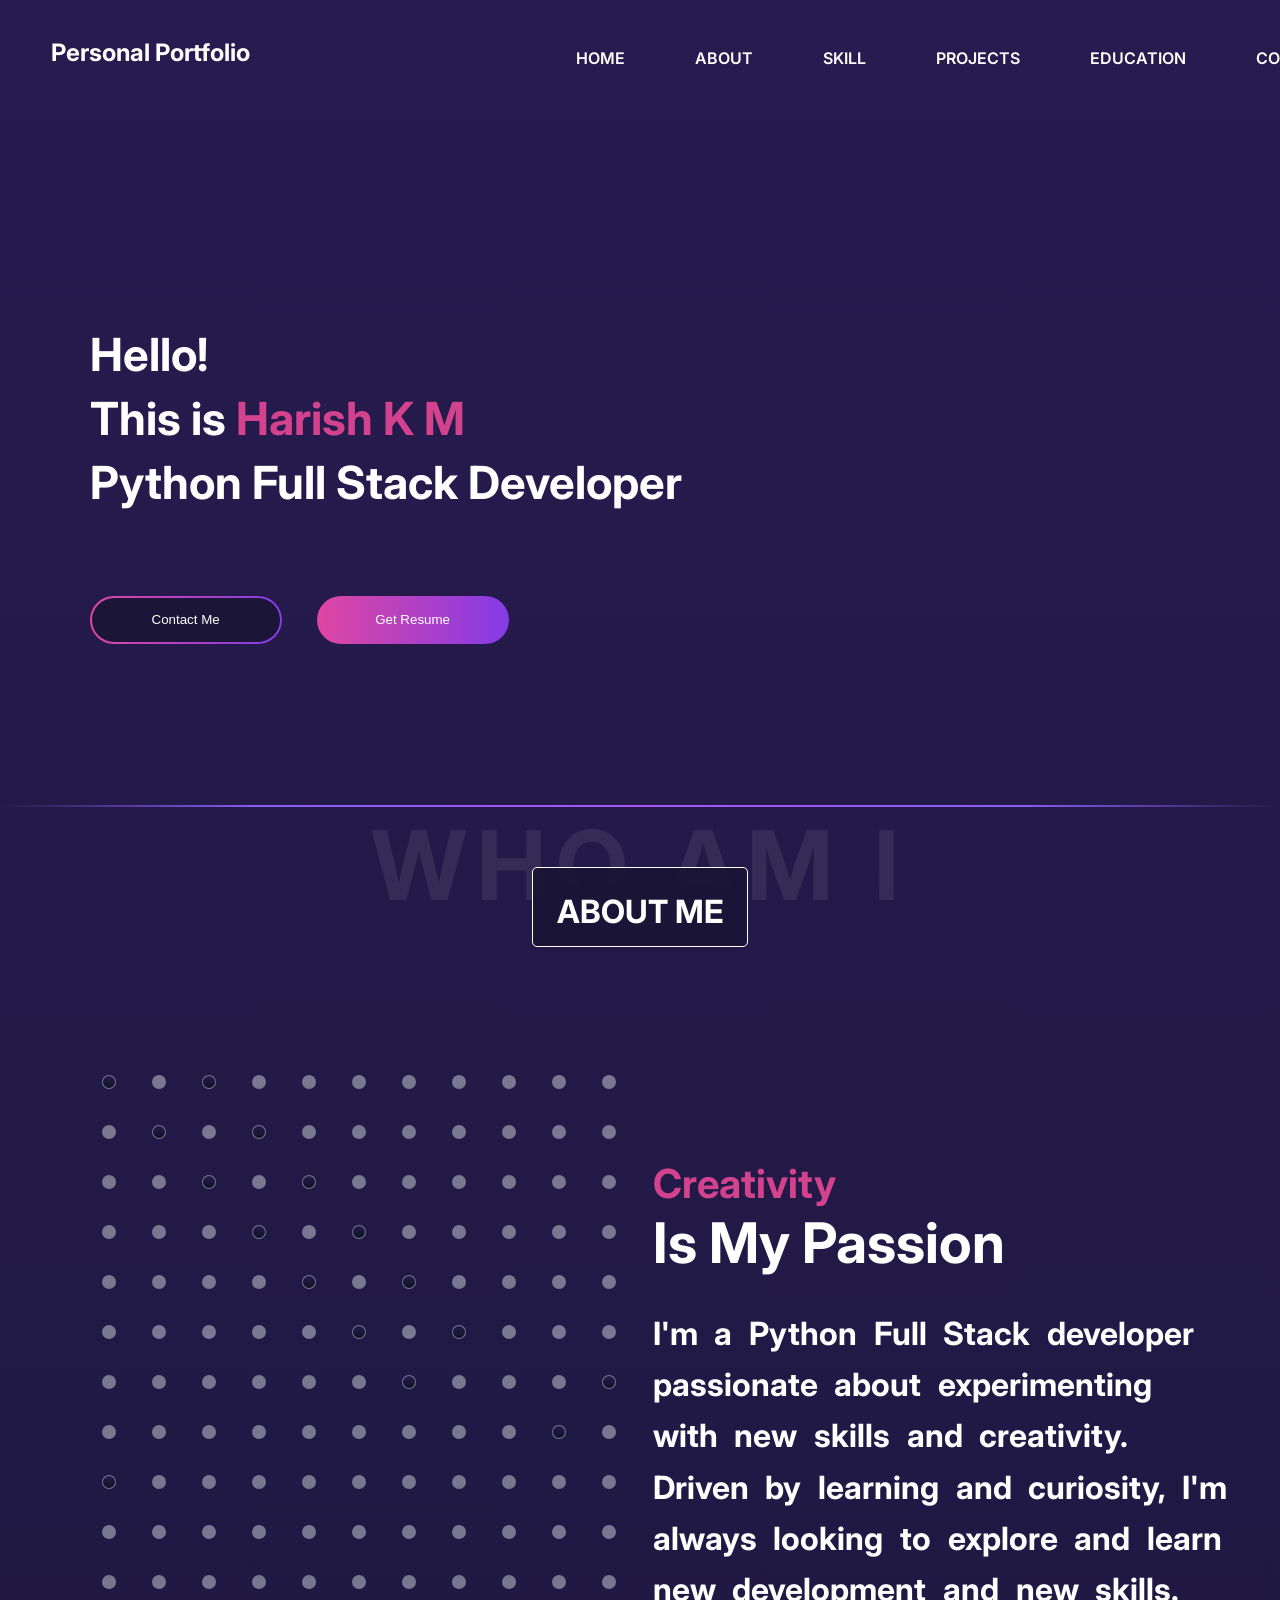
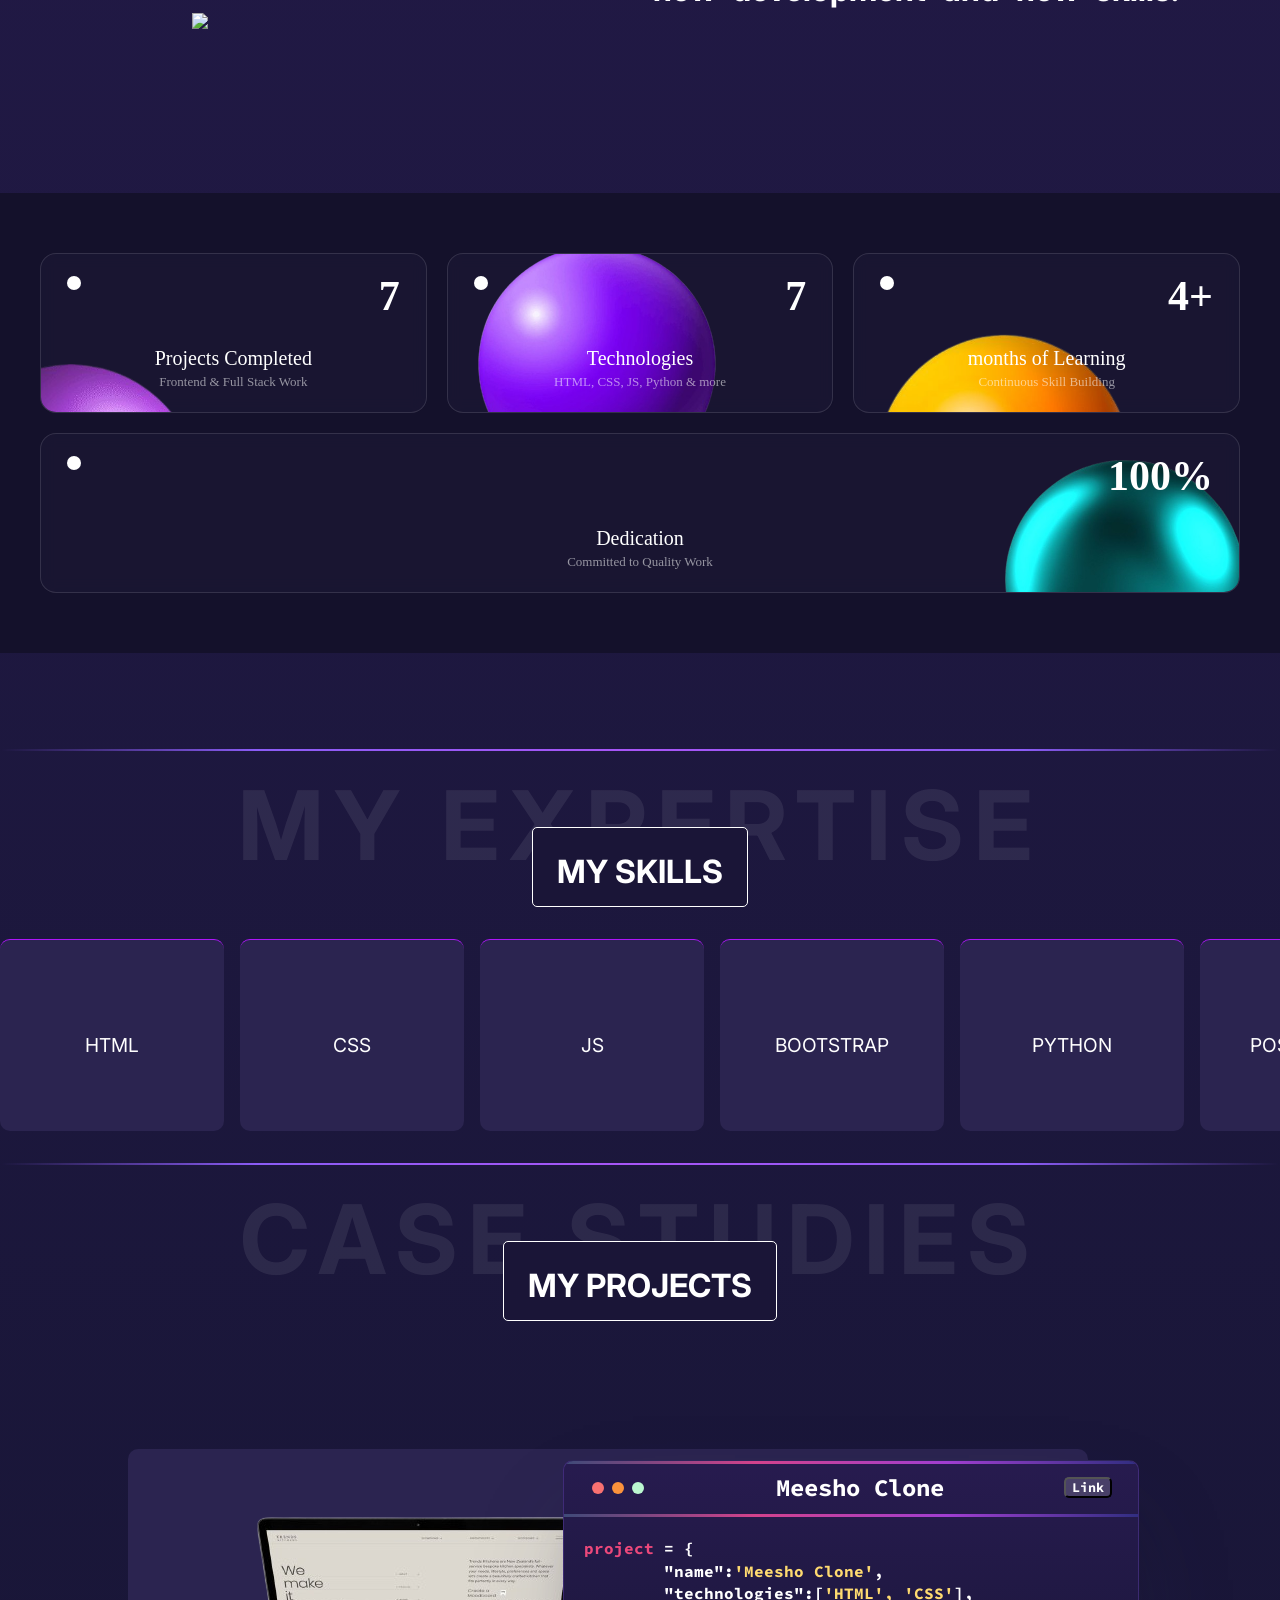
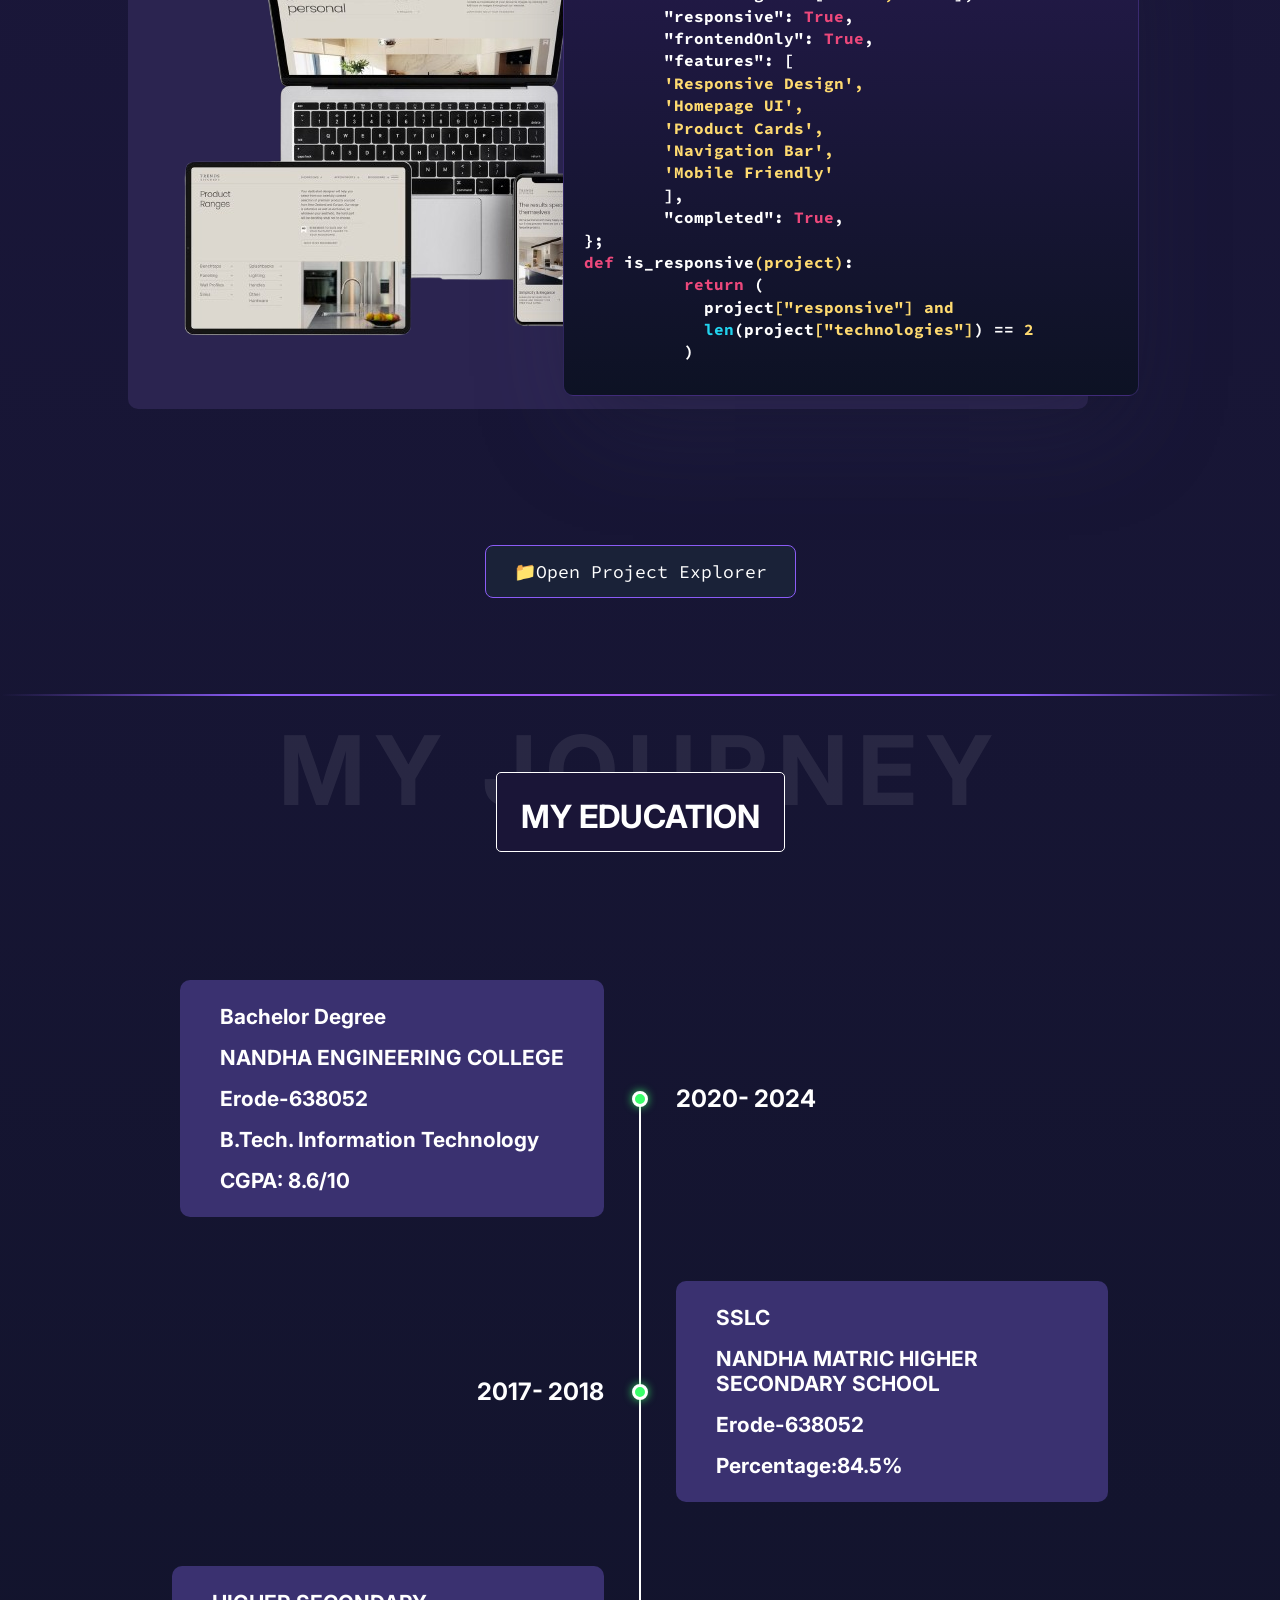
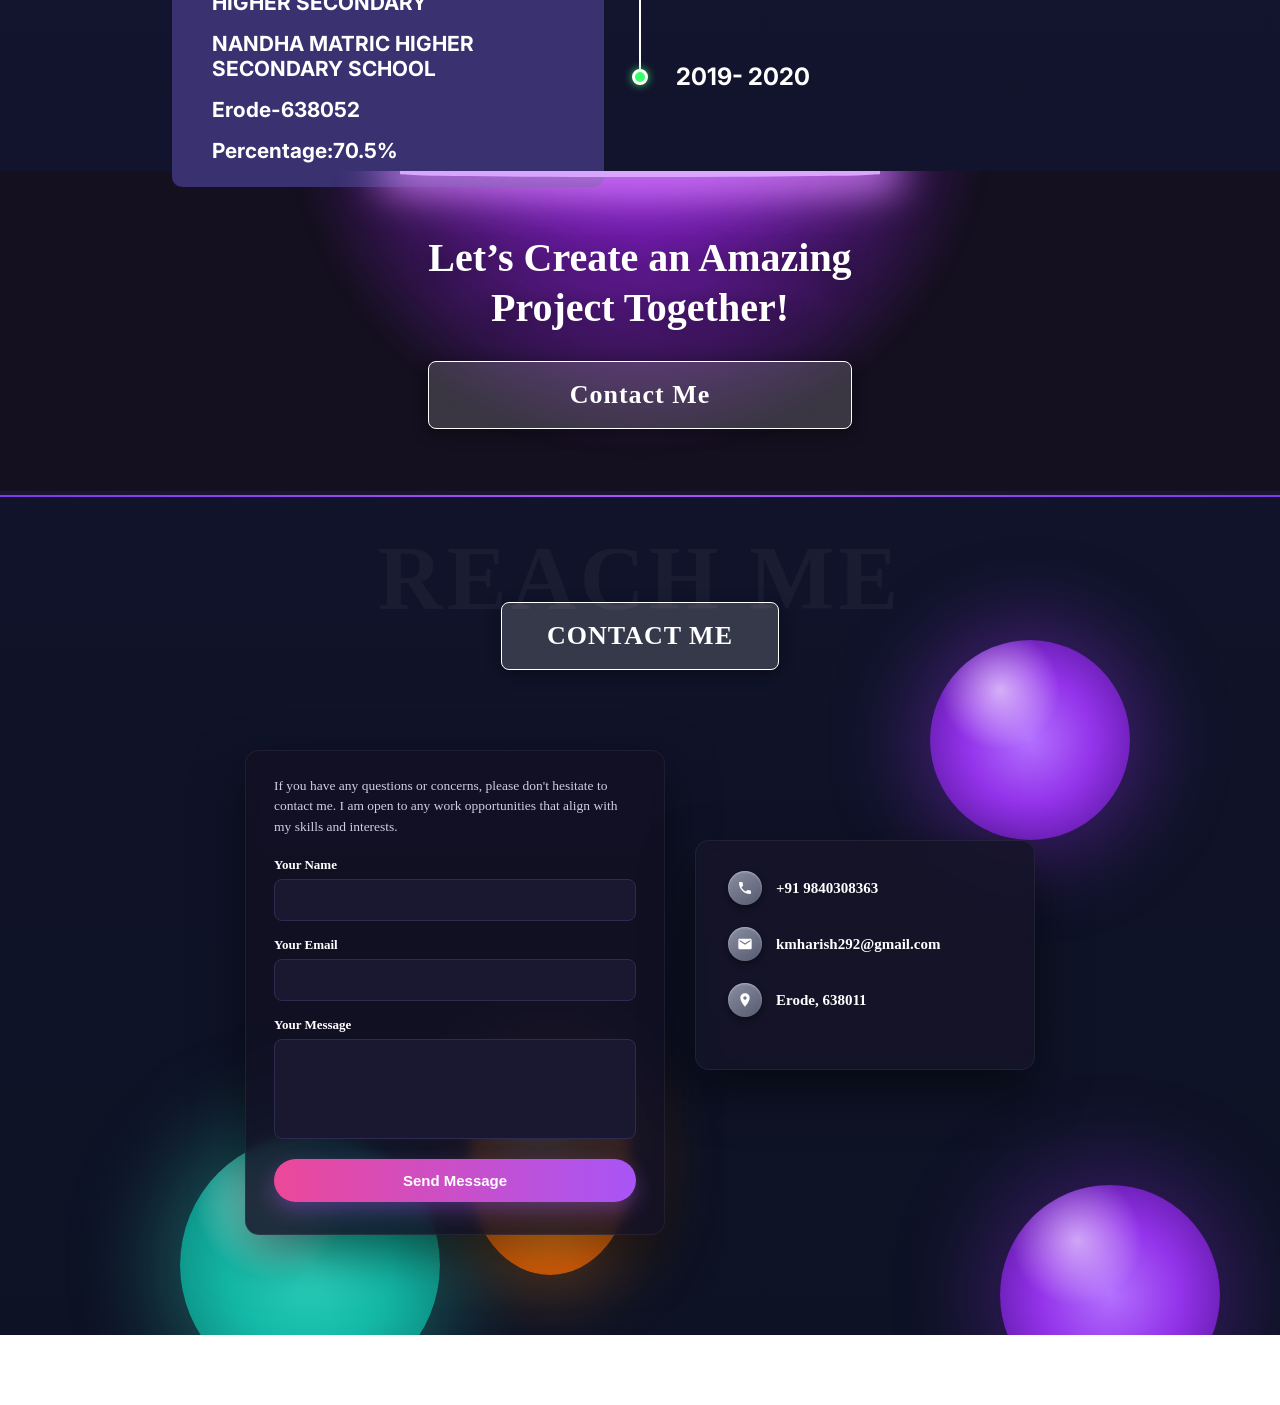
==== commit 07736ecf: "edited" ====
--- a/index.html
+++ b/index.html
@@ -28,7 +28,7 @@
                 <h1>This is <span>Harish K M</span></h1>
                 <h1>Python Full Stack Developer</h1>
                 <a href="https://github.com/Hari-ish"><i class="fa-brands fa-github" style="color: rgb(211, 66, 140);"></i></a>&nbsp;&nbsp;&nbsp;
-                 <a href="https://www.linkedin.com/in/harish-k-m-45556835b"><i class="fa-brands fa-linkedin" style="color: rgb(211, 66, 140);"></i></a>&nbsp;&nbsp;&nbsp;
+                 <a href="https://www.linkedin.com/in/harish-k-m-2a42aa423"><i class="fa-brands fa-linkedin" style="color: rgb(211, 66, 140);"></i></a>&nbsp;&nbsp;&nbsp;
                  <a href="mailto:kmharish292@gmail.com"><i class="fa-regular fa-envelope" style="color: rgb(211, 66, 140);"></i></a>
                  <p></p>
                  <a href="mailto:kmharish292@gmail.com"><button class="second">Contact Me</button></a>&nbsp;&nbsp;&nbsp;&nbsp;
@@ -44,28 +44,28 @@
       <span class="green"></span>
     </div>
   </div>
-  <div class="card_body">
-    <span class="const">const</span> coder = {
-        <p> </p>
-           <span class="align">name:<span class="name">'Harish K M'</span>,</span>
+  <<div class="card_body">
+    <span class="const">coder</span> = {
+        <p></p>
+           <span class="align">"name":<span class="name">'Harish K M'</span>,</span>
            <p></p>
-           <span class="align">skills: [<span class="name">'HTML' , 'CSS ' , 'JS ' ,<br> 'Bootstrap ' , 'Python ' , 'PostgreSQL', 'Django ' </span>],</span><br>
-           <span class="align">hardworker:  <span class="const">true</span>,</span>
+           <span class="align">"skills": [<span class="name">'HTML' , 'CSS ' , 'JS ' ,<br> 'Bootstrap ' , 'Python ' , 'PostgreSQL', 'Django ' </span>],</span><br>
+           <span class="align">"hardworker":  <span class="const">True</span>,</span>
            <p></p>
-           <span class="align">quickLearner:  <span class="const">true</span>,</span>
+           <span class="align">"quickLearner":  <span class="const">True</span>,</span>
            <p></p>
-           <span class="align">problemSolver:  <span class="const">true</span>,</span>
+           <span class="align">"problemSolver":  <span class="const">True</span>,</span>
            <p></p>
-           <span class="align">hireable: function ()  {</span>
+    };<br>
+    <p></p>
+    <span class="const">def</span> hireable<span class="name">(coder)</span>:
+        <p></p>
+          <span class="align"><span class="const">return</span> (</span>
             <p></p>
-              <span class="align">return (</span>
-                <p></p>
-                  <span class="align"><span class="this">this</span>.hardworker <span class="name">&&</span></span><br>
-                   <span class="align"><span class="this">this</span>.problemSolver <span class="name">&&</span></span><br>
-                   <span class="align"><span class="this">this</span>.skills.length<span class="name">==7</span></span><br>
-              );<br>
-           },<br>
-    };<br>
+              <span class="align">coder<span class="name">["hardworker"]</span> <span class="name">and</span></span><br>
+               <span class="align">coder<span class="name">["problemSolver"]</span> <span class="name">and</span></span><br>
+               <span class="align"><span class="this">len</span>(coder<span class="name">["skills"]</span>) <span class="name">== 7</span></span><br>
+          )
     </div>
 </div>
 </section>
@@ -214,13 +214,13 @@
 <section>
 <div class="section6">
  
-  <div class="card1">
+   <div class="card1">
     <img src="./ball1.png" class="glow" alt="">
     <div class="content">
       <span class="dot"></span>
-      <span>15</span>
-      <p>Total No. Of Projects</p>
-      <p>Total No. Of Projects</p>
+      <span>7</span>
+      <p>Projects Completed</p>
+      <p>Frontend & Full Stack Work</p>
     </div>
   </div>
  
@@ -228,9 +228,9 @@
     <img src="./ball2.png" class="glow" alt="">
     <div class="content">
       <span class="dot"></span>
-      <span>15</span>
-      <p>Total No. Of Projects</p>
-      <p>Total No. Of Projects</p>
+      <span>7</span>
+      <p>Technologies</p>
+      <p>HTML, CSS, JS, Python & more</p>
     </div>
   </div>
  
@@ -238,18 +238,19 @@
     <img src="./ball3.png" class="glow" alt="">
     <div class="content">
       <span class="dot"></span>
-      <span>15</span>
-      <p>Total No. Of Projects</p>
-      <p>Total No. Of Projects</p>
-    </div>
-  </div>
- <div class="card1">
+      <span>4+</span>
+      <p>months of Learning</p>
+      <p>Continuous Skill Building</p>
+    </div>
+  </div>
+
+  <div class="card1">
     <img src="./ball4.png" class="glow" alt="">
     <div class="content">
       <span class="dot"></span>
-      <span>15</span>
-      <p>Total No. Of Projects</p>
-      <p>Total No. Of Projects</p>
+      <span>100%</span>
+      <p>Dedication</p>
+      <p>Committed to Quality Work</p>
     </div>
   </div>
 </div>
@@ -360,34 +361,32 @@
       <span class="green"></span>
     </div>
   </div>
-  <div class="card_body">
-   <span class="const">const</span> project = {
+<div class="card_body">
+   <span class="const">project</span> = {
     <br>
-    <span class="align">name:<span class="name">'Meesho Clone'</span>,</span>
+    <span class="align">"name":<span class="name">'Meesho Clone'</span>,</span>
     <br>
-    <span class="align">technologies:[<span class="name">'HTML', 'CSS'</span>],</span>
+    <span class="align">"technologies":[<span class="name">'HTML', 'CSS'</span>],</span>
     <br>
-    <span class="align">responsive: <span class="const">true</span>,</span>
+    <span class="align">"responsive": <span class="const">True</span>,</span>
     <br>
-    <span class="align">frontendOnly: <span class="const">true</span>,</span><br>
-    <span class="align">features: [</span><br>
+    <span class="align">"frontendOnly": <span class="const">True</span>,</span><br>
+    <span class="align">"features": [</span><br>
     <span class="align"><span class="name">'Responsive Design',</span></span><br>
     <span class="align"><span class="name">'Homepage UI',</span></span><br>
     <span class="align"><span class="name">'Product Cards',</span></span><br>
     <span class="align"><span class="name">'Navigation Bar',</span></span><br>
     <span class="align"><span class="name">'Mobile Friendly'</span></span><br>
     <span class="align">],</span><br>
-    <span class="align">completed: <span class="const">true</span>,</span><br>
-    <span class="align">isResponsive: function () {</span><br>
-    <span class="align">&nbsp;&nbsp;return (</span><br>
-    <span class="align">&nbsp;&nbsp;&nbsp;&nbsp;<span class="this">this</span>.responsive <span class="name">&&</span></span><br>
-    <span class="align">&nbsp;&nbsp;&nbsp;&nbsp;<span class="this">this</span>.technologies.length == <span class="name">2</span></span><br>
-    <span class="align">&nbsp;&nbsp;);</span><br>
-    <span class="align">},</span><br>
+    <span class="align">"completed": <span class="const">True</span>,</span><br>
 };
-    </div>
-</div>
-</div>
+<br>
+<span class="const">def</span> is_responsive<span class="name">(project)</span>:<br>
+    <span class="align">&nbsp;&nbsp;<span class="const">return</span> (</span><br>
+    <span class="align">&nbsp;&nbsp;&nbsp;&nbsp;project<span class="name">["responsive"]</span> <span class="name">and</span></span><br>
+    <span class="align">&nbsp;&nbsp;&nbsp;&nbsp;<span class="this">len</span>(project<span class="name">["technologies"]</span>) == <span class="name">2</span></span><br>
+    <span class="align">&nbsp;&nbsp;)</span><br>
+    </div>
 </section>
 
      <div class="project-btn">
@@ -470,20 +469,20 @@
  
         <div class="field">
           <label>Your Name</label>
-          <input type="text">
+          <input type="text" class="user-name">
         </div>
  
         <div class="field">
           <label>Your Email</label>
-          <input type="email">
+          <input type="email" class="user-email">
         </div>
  
         <div class="field">
           <label>Your Message</label>
-          <textarea></textarea>
-        </div>
- 
-        <button class="send-btn">Send Message</button>
+          <textarea class="user-message"></textarea>
+        </div>
+ 
+        <button class="send-btn" id="sendbtn">Send Message</button>
       </div>
  
       <div class="info-card">
@@ -513,5 +512,6 @@
     </div>
   </div>
 </main>
+<script src="./mail.js"></script>
 </body>
 </html>
